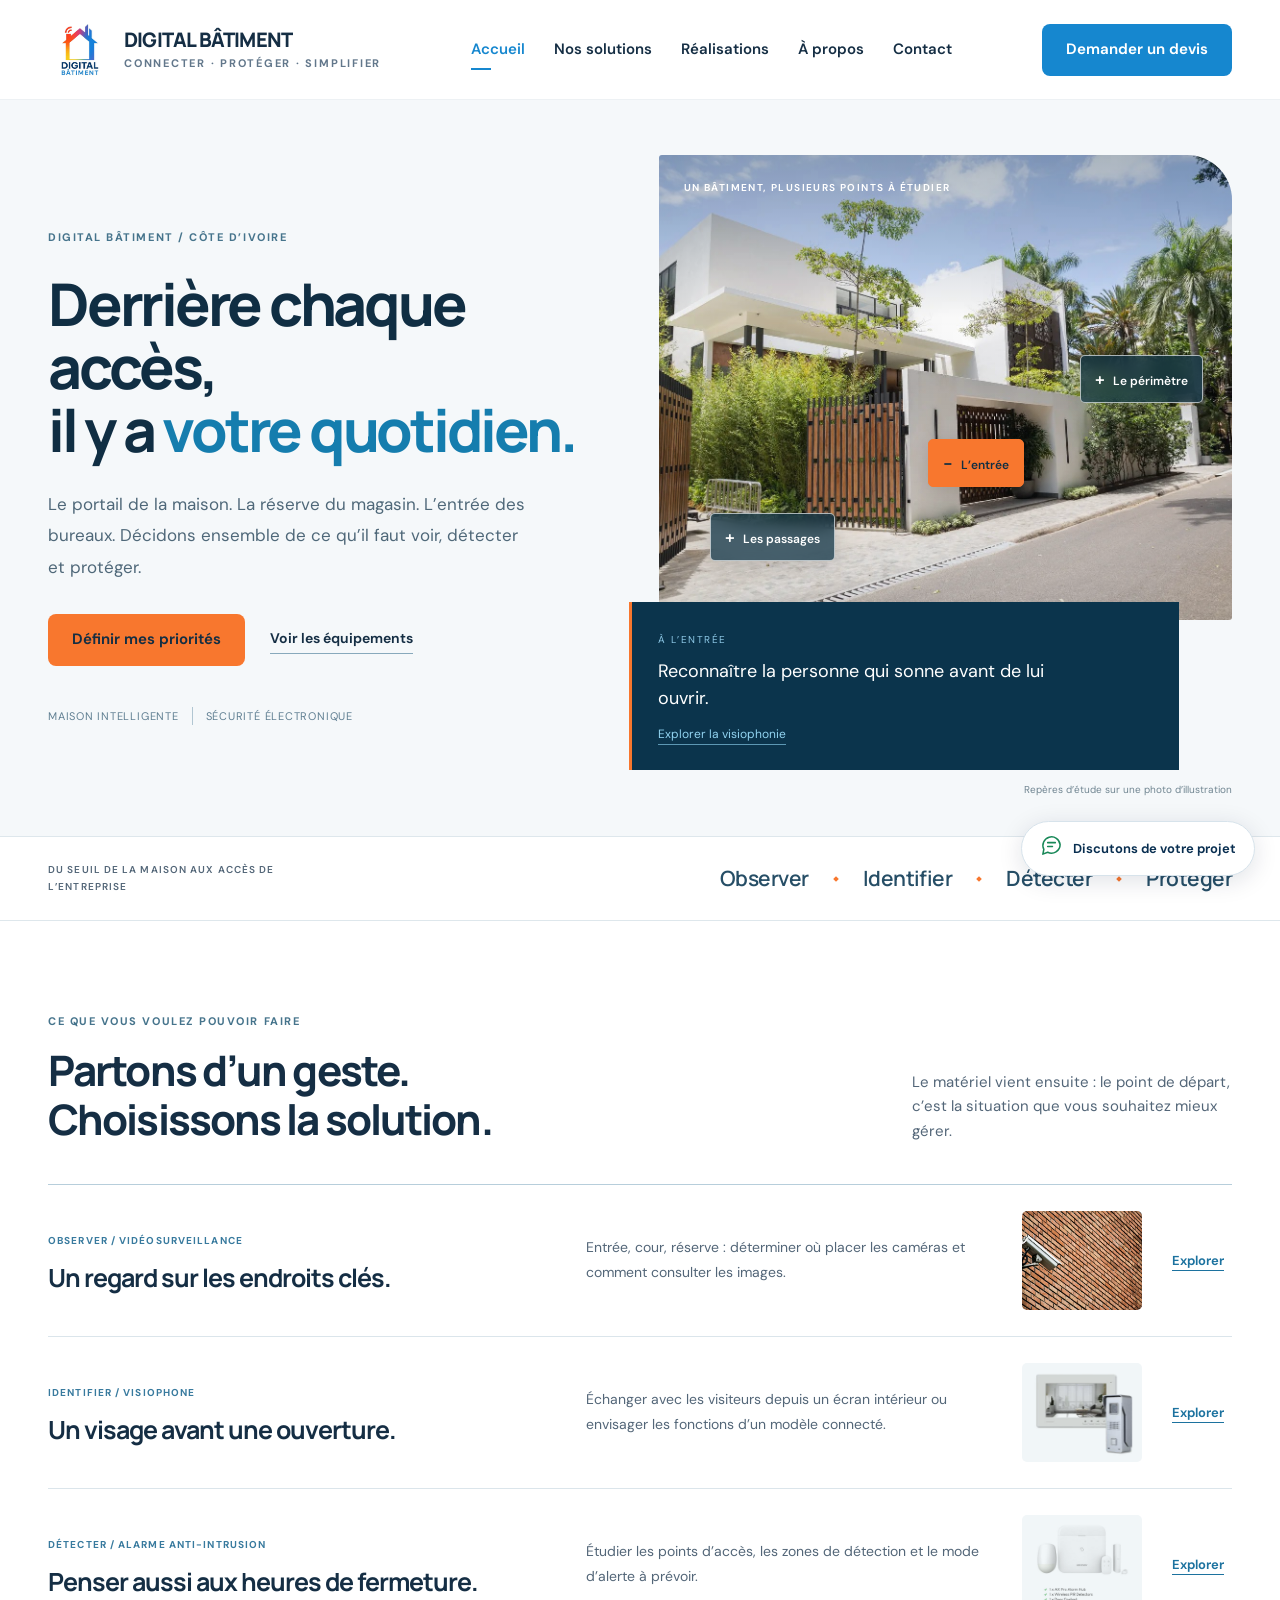
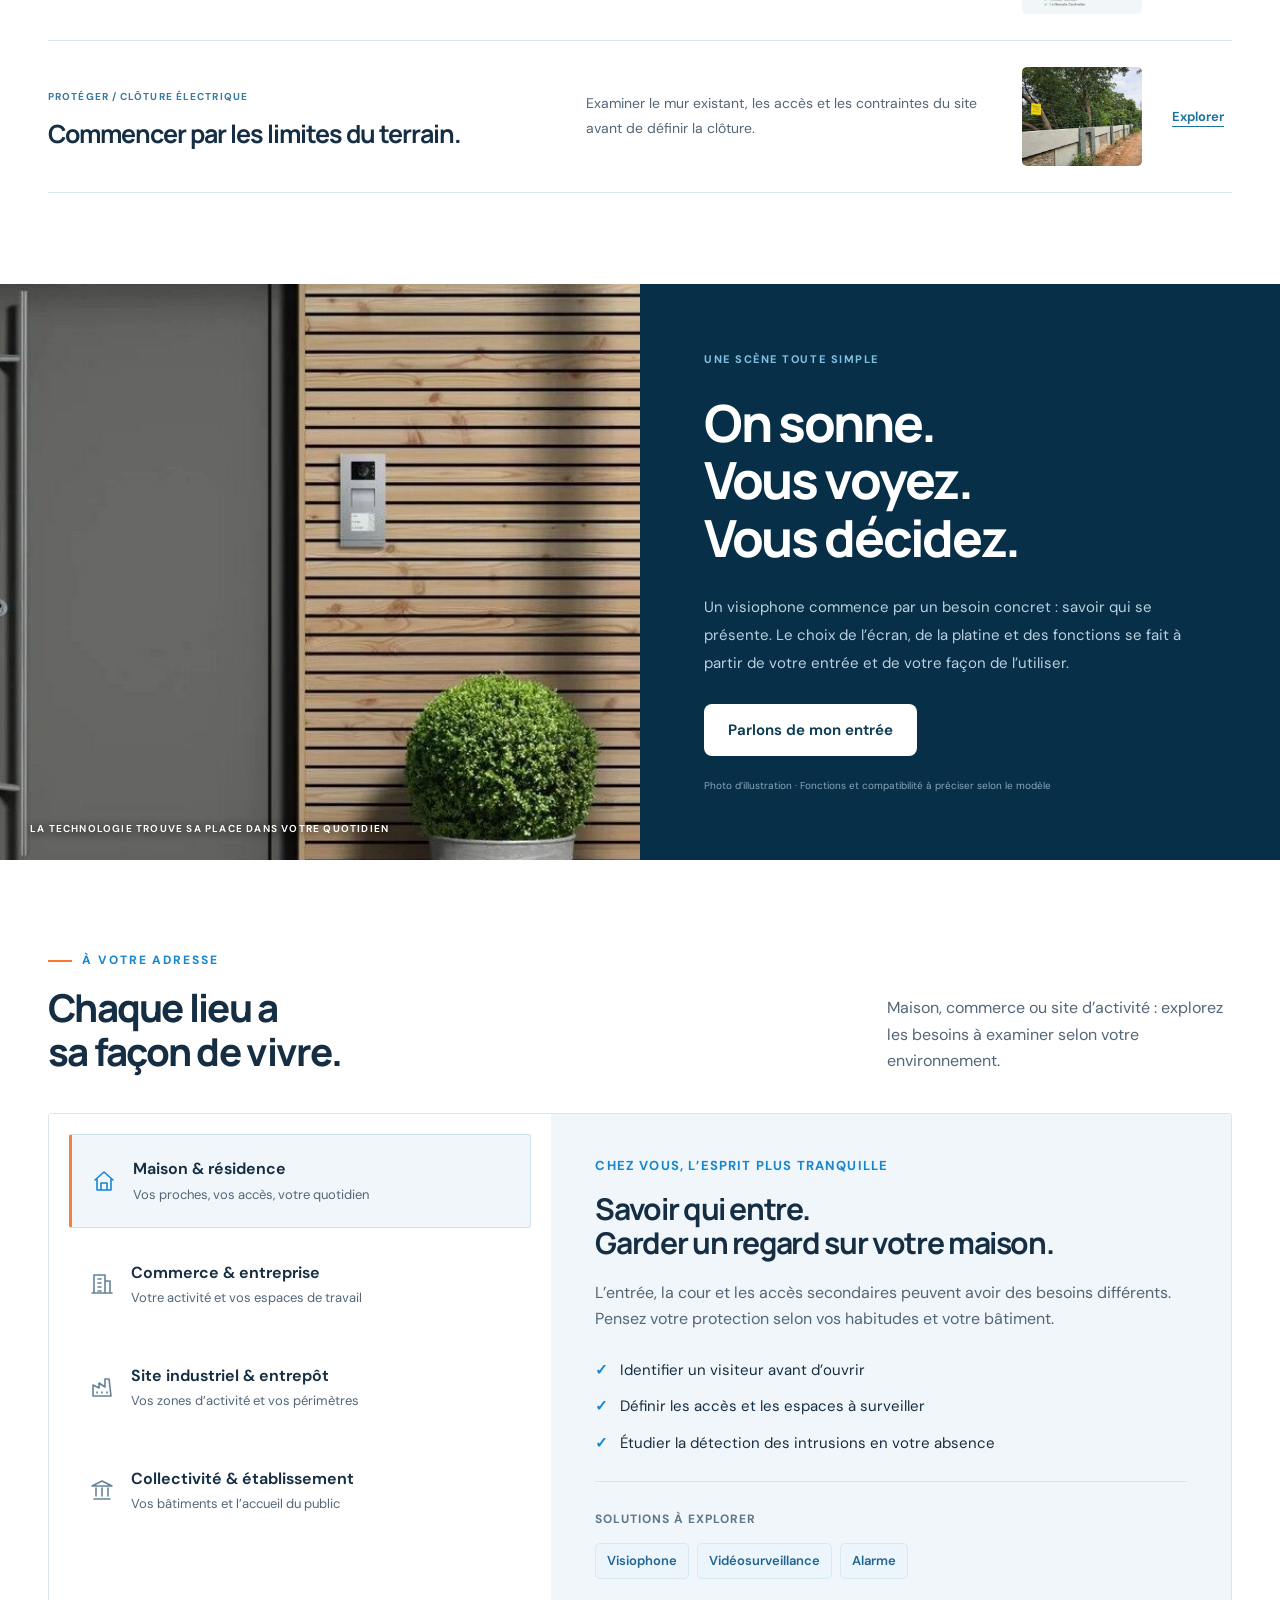
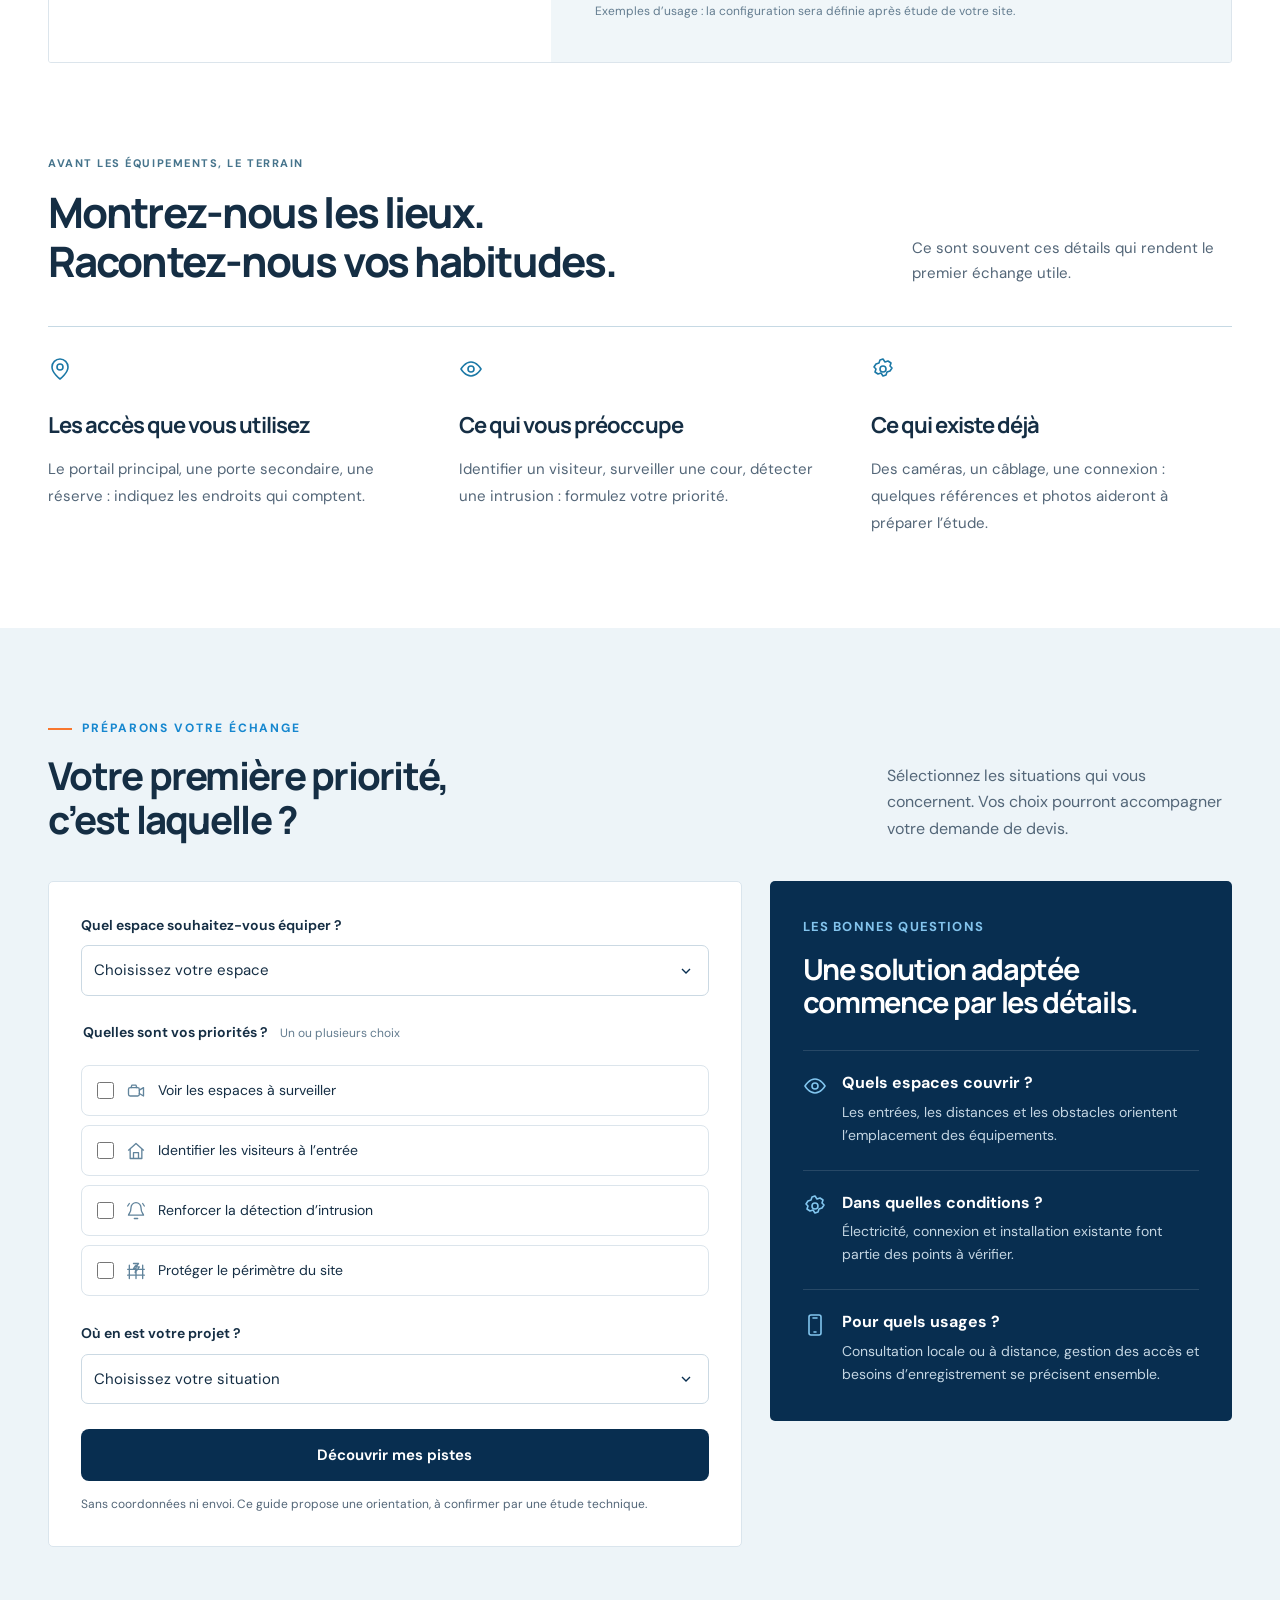
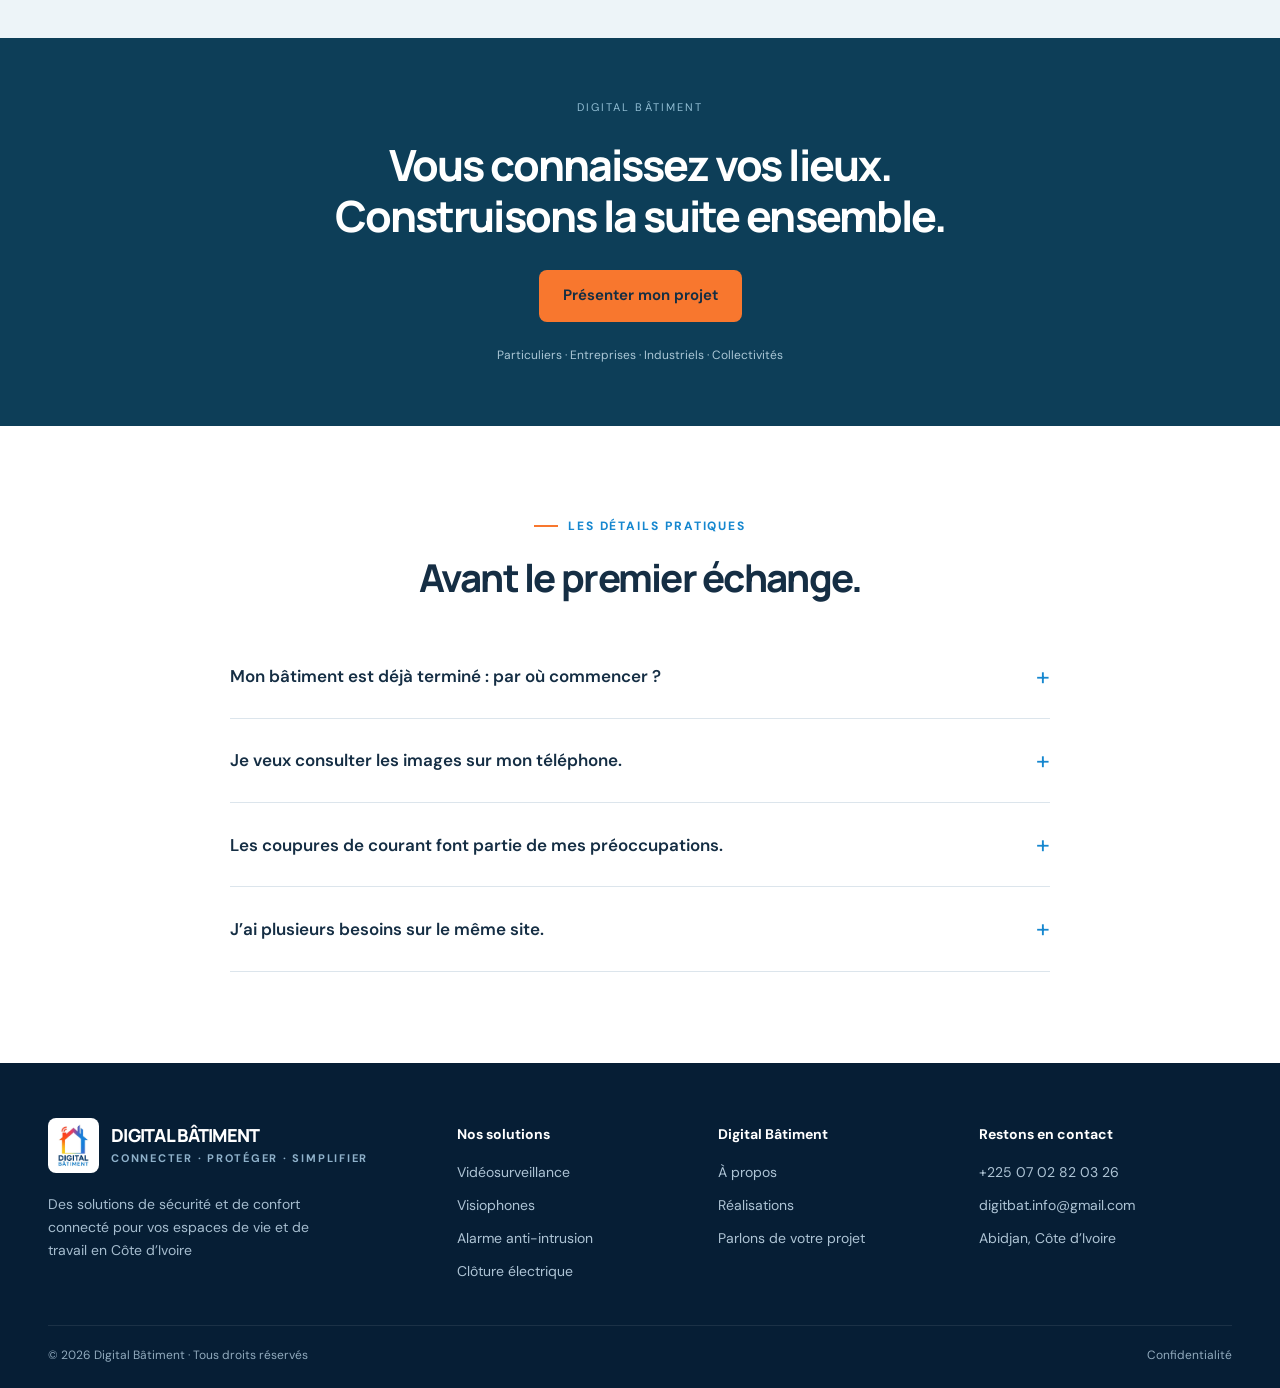
==== index.html @ 9451ad91 "Ajout du site complet Digital Bâtiment" ====
<!doctype html><html lang="fr"><head><meta charset="UTF-8"><meta name="viewport" content="width=device-width,initial-scale=1"><meta name="theme-color" content="#082e50"><meta name="robots" content="noindex,nofollow"><title>Sécurité & maison connectée en Côte d’Ivoire | Digital Bâtiment</title><meta name="description" content="Sécurité connectée en Côte d’Ivoire : vidéosurveillance, visiophones, alarmes anti-intrusion et clôtures électriques. Présentez-nous votre projet."><link rel="icon" href="assets/logo.jpeg"><link rel="stylesheet" href="styles.css"><script defer src="app.js"></script></head><body><header class="header"><div class="wrap header-inner"><a class="brand" href="index.html" aria-label="Digital Bâtiment, accueil"><img src="assets/logo.jpeg" width="64" height="68" alt="Logo Digital Bâtiment"><span><strong>DIGITAL BÂTIMENT</strong><small>CONNECTER · PROTÉGER · SIMPLIFIER</small></span></a><nav class="nav" aria-label="Navigation principale"><a href="index.html" class="active" aria-current="page">Accueil</a><a href="solutions.html" class="" >Nos solutions</a><a href="realisations.html" class="" >Réalisations</a><a href="a-propos.html" class="" >À propos</a><a href="contact.html" class="" >Contact</a></nav><a class="btn header-cta" href="contact.html">Demander un devis</a><button class="menu-toggle" aria-label="Ouvrir le menu" aria-expanded="false"><span data-icon="menu"></span></button></div></header><main id="main"><div class="db-original">
<section class="threshold-hero"><div class="wrap threshold-grid"><div class="threshold-copy"><p class="threshold-kicker">DIGITAL BÂTIMENT / CÔTE D’IVOIRE</p><h1>Derrière chaque accès,<br>il y a <em>votre quotidien.</em></h1><p class="threshold-intro">Le portail de la maison. La réserve du magasin. L’entrée des bureaux. Décidons ensemble de ce qu’il faut voir, détecter et protéger.</p><div class="actions"><a class="btn orange" href="#guide-solutions">Définir mes priorités</a><a class="threshold-link" href="solutions.html">Voir les équipements</a></div><div class="threshold-signature"><span>Maison intelligente</span><span>Sécurité électronique</span></div></div><div class="threshold-scene"><div class="threshold-photo"><img src="assets/residence-tropicale.jpg" alt="Entrée d’une résidence tropicale avec portail et mur de clôture — photo d’illustration" width="1450" height="967" fetchpriority="high"><span class="scene-overline">UN BÂTIMENT, PLUSIEURS POINTS À ÉTUDIER</span><div class="scene-points" role="group" aria-label="Explorer les zones du bâtiment"><button type="button" class="scene-point point-entry selected" data-scene="entree" aria-pressed="true">L’entrée</button><button type="button" class="scene-point point-passage" data-scene="passages" aria-pressed="false">Les passages</button><button type="button" class="scene-point point-boundary" data-scene="perimetre" aria-pressed="false">Le périmètre</button></div></div><div class="scene-reading" aria-live="polite"><span class="scene-reading-label">À L’ENTRÉE</span><p id="scene-text">Reconnaître la personne qui sonne avant de lui ouvrir.</p><a id="scene-link" href="solutions.html#visiophone">Explorer la visiophonie</a></div><p class="scene-credit">Repères d’étude sur une photo d’illustration</p></div></div></section>
<section class="threshold-ribbon"><div class="wrap"><p>DU SEUIL DE LA MAISON AUX ACCÈS DE L’ENTREPRISE</p><div><span>Observer</span><i></i><span>Identifier</span><i></i><span>Détecter</span><i></i><span>Protéger</span></div></div></section>
<section class="section"><div class="wrap"><div class="threshold-section-head"><div><span class="threshold-kicker">CE QUE VOUS VOULEZ POUVOIR FAIRE</span><h2>Partons d’un geste.<br>Choisissons la solution.</h2></div><p>Le matériel vient ensuite : le point de départ, c’est la situation que vous souhaitez mieux gérer.</p></div><div class="solution-ledger"><a class="ledger-row" href="solutions.html#videosurveillance"><div class="ledger-title"><small>OBSERVER / VIDÉOSURVEILLANCE</small><h3>Un regard sur les endroits clés.</h3></div><p>Entrée, cour, réserve : déterminer où placer les caméras et comment consulter les images.</p><div class="ledger-image"><img src="assets/camera-exterieure.jpg" alt="Caméra extérieure fixée sur un mur" width="1100" height="733" loading="lazy"></div><span class="ledger-action">Explorer</span></a><a class="ledger-row" href="solutions.html#visiophone"><div class="ledger-title"><small>IDENTIFIER / VISIOPHONE</small><h3>Un visage avant une ouverture.</h3></div><p>Échanger avec les visiteurs depuis un écran intérieur ou envisager les fonctions d’un modèle connecté.</p><div class="ledger-image product"><img src="assets/interphone.jpeg" alt="Visiophone avec écran et platine de rue" width="480" height="480" loading="lazy"></div><span class="ledger-action">Explorer</span></a><a class="ledger-row" href="solutions.html#alarme"><div class="ledger-title"><small>DÉTECTER / ALARME ANTI-INTRUSION</small><h3>Penser aussi aux heures de fermeture.</h3></div><p>Étudier les points d’accès, les zones de détection et le mode d’alerte à prévoir.</p><div class="ledger-image product"><img src="assets/alarme-kit.jpg" alt="Centrale d’alarme et détecteurs" width="1000" height="1000" loading="lazy"></div><span class="ledger-action">Explorer</span></a><a class="ledger-row" href="solutions.html#cloture"><div class="ledger-title"><small>PROTÉGER / CLÔTURE ÉLECTRIQUE</small><h3>Commencer par les limites du terrain.</h3></div><p>Examiner le mur existant, les accès et les contraintes du site avant de définir la clôture.</p><div class="ledger-image"><img src="assets/cloture-perimetre.jpg" alt="Clôture électrique sur un mur de périmètre" width="900" height="600" loading="lazy"></div><span class="ledger-action">Explorer</span></a></div></div></section>
<section class="arrival-story"><div class="arrival-photo"><img src="assets/entree-bois.jpg" alt="Visiophone monté à côté d’une porte d’entrée, sur un parement en bois — photo d’illustration" width="967" height="544" loading="lazy"><span>LA TECHNOLOGIE TROUVE SA PLACE DANS VOTRE QUOTIDIEN</span></div><div class="arrival-copy"><span class="threshold-kicker">UNE SCÈNE TOUTE SIMPLE</span><h2>On sonne.<br>Vous voyez.<br>Vous décidez.</h2><p>Un visiophone commence par un besoin concret : savoir qui se présente. Le choix de l’écran, de la platine et des fonctions se fait à partir de votre entrée et de votre façon de l’utiliser.</p><a href="contact.html?solution=visiophone" class="btn dark">Parlons de mon entrée</a><p class="arrival-fine">Photo d’illustration · Fonctions et compatibilité à préciser selon le modèle</p></div></section>
<section class="section use-section" aria-labelledby="use-title"><div class="wrap"><div class="section-head"><div><div class="eyebrow">À votre adresse</div><h2 id="use-title">Chaque lieu a<br>sa façon de vivre.</h2></div><p>Maison, commerce ou site d’activité : explorez les besoins à examiner selon votre environnement.</p></div><div class="use-layout"><div class="use-nav" role="tablist" aria-label="Votre environnement"><button id="use-maison" class="use-tab selected" role="tab" aria-selected="true" aria-controls="use-panel" tabindex="0" data-use="maison"><span data-icon="home"></span><span>Maison & résidence<small>Vos proches, vos accès, votre quotidien</small></span></button><button id="use-entreprise" class="use-tab" role="tab" aria-selected="false" aria-controls="use-panel" tabindex="-1" data-use="entreprise"><span data-icon="building"></span><span>Commerce & entreprise<small>Votre activité et vos espaces de travail</small></span></button><button id="use-industrie" class="use-tab" role="tab" aria-selected="false" aria-controls="use-panel" tabindex="-1" data-use="industrie"><span data-icon="factory"></span><span>Site industriel & entrepôt<small>Vos zones d’activité et vos périmètres</small></span></button><button id="use-collectivite" class="use-tab" role="tab" aria-selected="false" aria-controls="use-panel" tabindex="-1" data-use="collectivite"><span data-icon="public"></span><span>Collectivité & établissement<small>Vos bâtiments et l’accueil du public</small></span></button></div><div id="use-panel" class="use-panel" role="tabpanel" aria-labelledby="use-maison" tabindex="0"><div class="small-heading" id="use-kicker">Chez vous, l’esprit plus tranquille</div><h3 id="use-heading">Savoir qui entre.<br>Garder un regard sur votre maison.</h3><p id="use-description">L’entrée, la cour et les accès secondaires peuvent avoir des besoins différents. Pensez votre protection selon vos habitudes et votre bâtiment.</p><ul id="use-examples" class="use-examples"><li>Identifier un visiteur avant d’ouvrir</li><li>Définir les accès et les espaces à surveiller</li><li>Étudier la détection des intrusions en votre absence</li></ul><div class="use-suggestions"><span>Solutions à explorer</span><div id="use-links"><a href="solutions.html#visiophone">Visiophone</a><a href="solutions.html#videosurveillance">Vidéosurveillance</a><a href="solutions.html#alarme">Alarme</a></div></div><p class="use-disclaimer">Exemples d’usage : la configuration sera définie après étude de votre site.</p></div></div></div></section>

<section class="threshold-method section"><div class="wrap"><div class="threshold-section-head"><div><span class="threshold-kicker">AVANT LES ÉQUIPEMENTS, LE TERRAIN</span><h2>Montrez-nous les lieux.<br>Racontez-nous vos habitudes.</h2></div><p>Ce sont souvent ces détails qui rendent le premier échange utile.</p></div><div class="field-notes"><article><span data-icon="location"></span><h3>Les accès que vous utilisez</h3><p>Le portail principal, une porte secondaire, une réserve : indiquez les endroits qui comptent.</p></article><article><span data-icon="eye"></span><h3>Ce qui vous préoccupe</h3><p>Identifier un visiteur, surveiller une cour, détecter une intrusion : formulez votre priorité.</p></article><article><span data-icon="settings"></span><h3>Ce qui existe déjà</h3><p>Des caméras, un câblage, une connexion : quelques références et photos aideront à préparer l’étude.</p></article></div></div></section>
<section class="section guide-section pale" id="guide-solutions" aria-labelledby="guide-title"><div class="wrap"><div class="section-head"><div><div class="eyebrow">Préparons votre échange</div><h2 id="guide-title">Votre première priorité,<br>c’est laquelle ?</h2></div><p>Sélectionnez les situations qui vous concernent. Vos choix pourront accompagner votre demande de devis.</p></div><div class="guide-layout"><form id="solution-guide" class="guide-form"><div class="field"><label for="guide-site">Quel espace souhaitez-vous équiper ?</label><select id="guide-site" name="site" required><option value="">Choisissez votre espace</option><option value="maison">Maison / résidence</option><option value="entreprise">Commerce / bureaux</option><option value="industrie">Site industriel / entrepôt</option><option value="collectivite">Bâtiment collectif / établissement</option></select></div><fieldset class="guide-priorities"><legend>Quelles sont vos priorités ? <span>Un ou plusieurs choix</span></legend><label class="priority"><input type="checkbox" name="priorite" value="videosurveillance"><span data-icon="camera"></span><span>Voir les espaces à surveiller</span></label><label class="priority"><input type="checkbox" name="priorite" value="visiophone"><span data-icon="home"></span><span>Identifier les visiteurs à l’entrée</span></label><label class="priority"><input type="checkbox" name="priorite" value="alarme"><span data-icon="bell"></span><span>Renforcer la détection d’intrusion</span></label><label class="priority"><input type="checkbox" name="priorite" value="cloture"><span data-icon="fence"></span><span>Protéger le périmètre du site</span></label></fieldset><div class="field"><label for="guide-stage">Où en est votre projet ?</label><select id="guide-stage" name="etape" required><option value="">Choisissez votre situation</option><option>Bâtiment existant à équiper</option><option>Projet de construction</option><option>Installation existante à compléter</option></select></div><p id="guide-error" class="guide-error hidden" role="alert">Choisissez au moins une priorité pour afficher vos pistes.</p><button class="btn dark" type="submit">Découvrir mes pistes</button><p class="guide-fineprint">Sans coordonnées ni envoi. Ce guide propose une orientation, à confirmer par une étude technique.</p></form><aside class="guide-aside"><div class="small-heading">Les bonnes questions</div><h3>Une solution adaptée commence par les détails.</h3><div class="guide-question"><span data-icon="eye"></span><div><h4>Quels espaces couvrir ?</h4><p>Les entrées, les distances et les obstacles orientent l’emplacement des équipements.</p></div></div><div class="guide-question"><span data-icon="settings"></span><div><h4>Dans quelles conditions ?</h4><p>Électricité, connexion et installation existante font partie des points à vérifier.</p></div></div><div class="guide-question"><span data-icon="smartphone"></span><div><h4>Pour quels usages ?</h4><p>Consultation locale ou à distance, gestion des accès et besoins d’enregistrement se précisent ensemble.</p></div></div></aside></div><div id="guide-result" class="guide-result hidden" tabindex="-1" aria-labelledby="result-title"><div class="result-heading"><div><div class="eyebrow">Votre première orientation</div><h3 id="result-title">Des pistes pour votre projet</h3><p id="result-context"></p></div><button class="text-button" type="button" id="guide-edit">Modifier mes choix</button></div><div id="result-cards" class="result-cards"></div><div class="result-bottom"><p>Ces pistes ne constituent ni un devis ni une configuration définitive. Notre équipe précisera les équipements et les conditions d’installation avec vous.</p><a id="guide-contact" class="btn orange" href="contact.html">Discuter de ces solutions</a></div></div></div></section>

<section class="threshold-close"><div class="wrap"><p>DIGITAL BÂTIMENT</p><h2>Vous connaissez vos lieux.<br>Construisons la suite ensemble.</h2><a class="btn orange" href="contact.html">Présenter mon projet</a><span>Particuliers · Entreprises · Industriels · Collectivités</span></div></section>
<section class="section"><div class="wrap faq"><div class="eyebrow">Les détails pratiques</div><h2>Avant le premier échange.</h2><details><summary>Mon bâtiment est déjà terminé : par où commencer ?</summary><p>Repérez vos accès et les zones que vous souhaitez surveiller. Quelques photos et les références des équipements existants permettront de préparer l’étude du câblage et des possibilités d’installation.</p></details><details><summary>Je veux consulter les images sur mon téléphone.</summary><p>Précisez cette attente dès le départ. L’accès à distance dépend du matériel, de sa configuration et de la connexion disponible sur le site.</p></details><details><summary>Les coupures de courant font partie de mes préoccupations.</summary><p>Indiquez les équipements que vous souhaitez maintenir en fonctionnement et la durée souhaitée. L’alimentation de secours sera un point à étudier dans votre projet.</p></details><details><summary>J’ai plusieurs besoins sur le même site.</summary><p>Le guide ci-dessus permet de sélectionner plusieurs priorités. Vous pourrez reprendre cette sélection dans le formulaire de contact et la compléter avec les particularités de vos locaux.</p></details></div></section>
</div>
</main><footer class="footer"><div class="wrap"><div class="footer-grid"><div><a class="brand" href="index.html" aria-label="Digital Bâtiment, accueil"><img src="assets/logo.jpeg" width="64" height="68" alt="Logo Digital Bâtiment"><span><strong>DIGITAL BÂTIMENT</strong><small>CONNECTER · PROTÉGER · SIMPLIFIER</small></span></a><p>Des solutions de sécurité et de confort connecté pour vos espaces de vie et de travail en Côte d’Ivoire</p></div><div><h3>Nos solutions</h3><div class="footer-links"><a href="solutions.html#videosurveillance">Vidéosurveillance</a><a href="solutions.html#visiophone">Visiophones</a><a href="solutions.html#alarme">Alarme anti-intrusion</a><a href="solutions.html#cloture">Clôture électrique</a></div></div><div><h3>Digital Bâtiment</h3><div class="footer-links"><a href="a-propos.html">À propos</a><a href="realisations.html">Réalisations</a><a href="contact.html">Parlons de votre projet</a></div></div><div><h3>Restons en contact</h3><div class="footer-links"><a href="tel:+2250702820326">+225 07 02 82 03 26</a><a href="mailto:digitbat.info@gmail.com">digitbat.info@gmail.com</a><span>Abidjan, Côte d’Ivoire</span></div></div></div><div class="footer-bottom"><span>© 2026 Digital Bâtiment · Tous droits réservés</span><a href="confidentialite.html">Confidentialité</a></div></div></footer><a class="whatsapp" href="https://wa.me/2250702820326?text=Bonjour%20Digital%20B%C3%A2timent%2C%20je%20souhaite%20parler%20de%20mon%20projet." target="_blank" rel="noopener" aria-label="Discuter avec Digital Bâtiment sur WhatsApp"><span data-icon="message"></span><span>Discutons de votre projet</span></a></body></html>
---- styles.css ----
@import url('https://fonts.googleapis.com/css2?family=DM+Sans:wght@400;450;500;550;600;650;700&family=Manrope:wght@400;500;600;650;700;750;800&display=swap');
:root{--navy:#082e50;--deep:#061e35;--blue:#1687cf;--orange:#f8772e;--ink:#152e44;--muted:#536678;--line:#dce5ec;--pale:#f3f7fa;--white:#fff;--radius:20px}*{box-sizing:border-box}html{scroll-behavior:smooth;scroll-padding-top:110px}body{margin:0;color:var(--ink);font:16px/1.65 'DM Sans',Arial,sans-serif;background:#fff}h1,h2,h3,h4,p{margin:0}h1,h2,h3,h4{font-family:Manrope,Arial,sans-serif;line-height:1.15;letter-spacing:-.045em}h1{font-size:clamp(42px,4.5vw,68px);font-weight:750}h2{font-size:clamp(32px,3vw,46px);font-weight:750}h3{font-size:24px}p{color:var(--muted)}a{text-decoration:none;color:inherit}button,input,select,textarea{font:inherit}button,a,input,select,textarea{-webkit-tap-highlight-color:transparent}button{cursor:pointer}a:focus-visible,button:focus-visible,input:focus-visible,select:focus-visible,textarea:focus-visible{outline:3px solid #f8772e;outline-offset:4px}img{display:block;max-width:100%}svg{width:24px;height:24px;fill:none;stroke:currentColor;stroke-width:1.6;stroke-linecap:round;stroke-linejoin:round;flex-shrink:0}.wrap{width:min(1240px,calc(100% - 96px));margin:auto}.header{height:100px;background:white;border-bottom:1px solid #edf1f4;position:sticky;top:0;z-index:30}.header-inner{height:100%;display:flex;align-items:center;justify-content:space-between;gap:32px}.brand{display:flex;gap:12px;align-items:center;line-height:1.1;flex-shrink:0}.brand img{width:64px;height:68px;object-fit:cover;object-position:center}.brand strong{display:block;font-family:Manrope,Arial,sans-serif;font-size:20px;font-weight:800;letter-spacing:-.04em}.brand small{display:block;margin-top:6px;font-size:11px;letter-spacing:.16em;font-weight:700;color:#62778b}.nav{display:flex;gap:29px;align-items:center;font-size:15px;font-weight:600}.nav a{position:relative;padding:8px 0}.nav a.active{color:var(--blue)}.nav a.active:after{content:'';position:absolute;bottom:0;left:0;width:20px;height:2px;background:var(--blue)}.nav a:hover{color:var(--blue)}.btn{display:inline-flex;align-items:center;justify-content:center;gap:10px;border:1px solid transparent;background:var(--blue);color:#fff;padding:15px 23px;border-radius:8px;font-weight:650;line-height:1.3;transition:background .2s,transform .2s;min-height:52px;font-size:15px}.btn:hover{background:#0870b5;transform:translateY(-2px)}.btn.orange{background:var(--orange);color:#142e43}.btn.orange:hover{background:#ff965c}.btn.outline{border-color:#c3d1dd;background:transparent;color:var(--navy)}.btn.outline:hover{background:#eff5fa}.btn.white-outline{background:transparent;border-color:#668095;color:white}.btn.white-outline:hover{background:#ffffff10}.btn.dark{background:var(--navy)}.btn.small{padding:12px 18px;min-height:46px}.menu-toggle{display:none;border:0;background:var(--pale);padding:10px;border-radius:6px}.eyebrow{display:flex;align-items:center;gap:10px;text-transform:uppercase;font-size:12px;letter-spacing:.16em;font-weight:750;color:var(--blue);margin-bottom:20px}.eyebrow:before{content:'';width:24px;height:2px;background:var(--orange)}.hero{background:var(--deep);color:#fff;position:relative;overflow:hidden}.hero:before{content:'';position:absolute;inset:0;background:radial-gradient(ellipse at 40% 100%,#126a9d40,transparent 60%);pointer-events:none}.hero-grid{display:grid;grid-template-columns:1.03fr 1fr;gap:60px;align-items:center;min-height:652px;padding:62px 0 66px;position:relative}.hero .eyebrow{color:#8bc9f0}.hero h1 span{color:#78c3ee}.hero-copy>p{color:#c2d0dc;font-size:17px;line-height:1.8;max-width:490px;margin-top:25px}.actions{display:flex;gap:13px;flex-wrap:wrap;margin-top:31px}.hero-meta{margin-top:37px;display:flex;gap:24px;font-size:13px;color:#b4c7d8}.hero-meta span{display:flex;align-items:center;gap:8px}.hero-meta svg{width:17px;height:17px;color:#79bde8}.product-scene{height:495px;position:relative;display:flex;align-items:center;justify-content:center}.scene-core{position:absolute;inset:22px 4px 21px 28px;border-radius:28px;background:#f2f5f7;overflow:hidden;box-shadow:0 30px 90px #0003}.scene-core:after{content:'';position:absolute;inset:0;border:1px solid #fff9;border-radius:inherit;pointer-events:none}.scene-core img{position:absolute;width:95%;height:85%;object-fit:contain;left:1%;top:4%;mix-blend-mode:multiply}.scene-label{position:absolute;bottom:29px;left:28px;font-size:13px;letter-spacing:.03em;color:#657787}.scene-label strong{display:block;color:#193d59;font-size:21px;letter-spacing:-.02em}.floating-tag{position:absolute;left:-2px;top:0;z-index:2;background:white;color:var(--navy);padding:13px 19px;border-radius:12px;box-shadow:0 10px 40px #0002;display:flex;align-items:center;gap:12px;font-size:14px;line-height:1.4}.floating-tag svg{color:var(--blue);width:31px;height:31px}.floating-tag strong{display:block;font-size:14px}.floating-tag span{color:#6d7b88;font-size:12px}.mini-product{position:absolute;right:-16px;bottom:0;width:154px;height:194px;border-radius:18px;background:white;border:6px solid var(--deep);box-shadow:0 10px 40px #0003;padding:12px 13px 0;text-align:center}.mini-product img{height:133px;width:100%;object-fit:contain}.mini-product p{font-size:11px;color:var(--navy);font-weight:650}.audience-strip{background:#f4f7fa;border-bottom:1px solid var(--line)}.audience-inner{display:flex;justify-content:space-between;align-items:center;gap:30px;padding:27px 0;font-size:14px}.audience-inner>p{max-width:175px;line-height:1.5;font-size:13px}.audience-inner>span{display:flex;align-items:center;gap:11px;font-weight:600;color:#526a7f}.audience-inner svg{width:23px;height:23px;color:#627d92}.section{padding:91px 0}.section.pale{background:var(--pale)}.section-head{display:flex;justify-content:space-between;align-items:flex-end;gap:45px;margin-bottom:39px}.section-head h2{max-width:620px}.section-head p{max-width:345px;font-size:16px}.section-head .eyebrow{margin-bottom:15px}.section-head .text-link{white-space:nowrap}.text-link{color:var(--blue);font-weight:650;font-size:15px;border-bottom:1px solid #a7d2ee;padding-bottom:3px;display:inline-block}.solutions-grid{display:grid;grid-template-columns:repeat(4,1fr);gap:20px}.service-card{border:1px solid var(--line);border-radius:14px;overflow:hidden;transition:transform .2s,box-shadow .2s;background:white;display:flex;flex-direction:column}.service-card:hover{transform:translateY(-5px);box-shadow:0 20px 40px #082e5010}.service-picture{height:208px;background:#f6f8fa;position:relative;overflow:hidden;display:grid;place-items:center}.service-picture img{width:100%;height:100%;object-fit:contain;mix-blend-mode:multiply;padding:21px}.service-picture.camera img{width:220%;max-width:none;height:auto;position:absolute;left:-4%;top:-1%;padding:0}.service-picture .large-icon{width:95px;height:95px;stroke-width:1;position:relative;z-index:1;color:#176b9d}.service-picture.illustrated{background:linear-gradient(140deg,#e5f2fa,#f2f7fa)}.service-picture.illustrated:before,.service-picture.illustrated:after{content:'';position:absolute;border:1px solid #c9dfe9;width:170px;height:170px;border-radius:50%}.service-picture.illustrated:after{width:230px;height:230px}.service-content{padding:25px 22px 24px;display:flex;flex:1;flex-direction:column}.service-content h3{font-size:21px;letter-spacing:-.035em}.service-content p{font-size:15px;margin:13px 0 21px;line-height:1.7}.service-content .text-link{margin-top:auto;align-self:flex-start;font-size:14px}.split{display:grid;grid-template-columns:1fr 1fr;gap:82px;align-items:center}.feature-visual{min-height:445px;background:#eaf2f7;border-radius:22px;display:flex;align-items:center;justify-content:center;position:relative;overflow:hidden}.feature-visual>img{width:88%;mix-blend-mode:multiply}.visual-note{position:absolute;left:25px;bottom:25px;right:25px;background:#fff;padding:17px 20px;display:flex;gap:13px;border-radius:10px;align-items:center;box-shadow:0 6px 25px #082e5010}.visual-note svg{color:var(--blue)}.visual-note strong{font-size:14px}.visual-note p{font-size:12px}.split-copy h2{margin-bottom:20px}.split-copy>p{margin-bottom:28px}.feature-list{display:grid;gap:23px;margin-bottom:32px}.feature{display:flex;gap:15px}.icon-box{width:43px;height:43px;flex-shrink:0;background:#e8f3fb;color:var(--blue);border-radius:10px;display:grid;place-items:center}.feature h3{font-family:'DM Sans',Arial,sans-serif;font-size:17px;letter-spacing:0;line-height:1.4}.feature p{font-size:15px;margin-top:4px}.process-grid{display:grid;grid-template-columns:repeat(4,1fr);gap:30px;margin-top:45px}.process-item{border-top:1px solid #c7d9e5;padding-top:25px}.process-item svg{width:29px;height:29px;color:var(--blue);margin-bottom:20px}.process-item h3{font-size:19px;margin-bottom:12px}.process-item p{font-size:15px}.cta-section{padding:0 0 90px}.cta-block{background:var(--navy);border-radius:20px;padding:49px 57px;display:flex;justify-content:space-between;align-items:center;gap:38px;position:relative;overflow:hidden;color:white}.cta-block:after{content:'';position:absolute;width:300px;height:300px;right:150px;top:-80px;border:1px solid #ffffff10;border-radius:50%;pointer-events:none}.cta-block h2{font-size:36px;max-width:680px}.cta-block p{color:#c0d4e4;margin-top:12px;max-width:620px}.cta-block .btn{flex-shrink:0;position:relative;z-index:1}.faq{max-width:820px;margin:0 auto}.faq .eyebrow{justify-content:center}.faq h2{text-align:center;margin-bottom:34px}details{border-bottom:1px solid var(--line);padding:21px 0}summary{cursor:pointer;list-style:none;display:flex;justify-content:space-between;align-items:center;gap:15px;font-weight:600;font-size:17px}summary:after{content:'+';font-size:25px;font-weight:400;color:var(--blue)}details[open] summary:after{content:'−'}details p{padding-top:15px;font-size:15px}.footer{background:#061e35;color:white;padding:55px 0 22px}.footer-grid{display:grid;grid-template-columns:1.7fr 1fr 1fr 1.2fr;gap:50px;padding-bottom:42px}.footer .brand{margin-bottom:20px}.footer .brand img{width:51px;height:55px;background:white;border-radius:8px}.footer .brand strong{font-size:18px}.footer .brand small{color:#8fb1ca}.footer p{color:#a6bdcf;font-size:14px;max-width:280px}.footer h3{font-family:'DM Sans',Arial,sans-serif;letter-spacing:0;font-size:14px;margin:8px 0 19px;color:white}.footer-links{display:flex;flex-direction:column;gap:10px;font-size:14px;color:#aec4d5}.footer-links a:hover{color:white}.footer-bottom{border-top:1px solid #ffffff15;padding-top:20px;display:flex;justify-content:space-between;gap:20px;color:#91aabd;font-size:12px}.whatsapp{position:fixed;right:25px;bottom:24px;z-index:35;background:#fff;color:var(--navy);border:1px solid #d7e3eb;border-radius:100px;display:flex;gap:10px;align-items:center;padding:12px 18px;box-shadow:0 5px 25px #071b3520;font-size:13px;font-weight:650}.whatsapp svg{color:#178757;width:23px;height:23px}.page-hero{background:var(--pale);padding:61px 0 67px;border-bottom:1px solid #e4ecf2}.breadcrumb{font-size:13px;color:#667b8d;margin-bottom:31px}.breadcrumb a{color:var(--blue)}.page-hero h1{font-size:clamp(38px,4vw,58px);max-width:850px}.page-hero>div>p{max-width:690px;font-size:18px;margin-top:23px}.page-hero .eyebrow{margin-bottom:17px}.tabs{display:flex;gap:10px;flex-wrap:wrap;margin-bottom:36px}.tab{border:1px solid var(--line);background:#fff;padding:10px 20px;border-radius:7px;font-size:14px;font-weight:600;color:var(--muted)}.tab.active{background:var(--navy);border-color:var(--navy);color:#fff}.solution-detail{scroll-margin-top:125px;border:1px solid var(--line);border-radius:18px;overflow:hidden;margin-bottom:32px;display:grid;grid-template-columns:.85fr 1.15fr}.detail-image{background:#f3f7fa;min-height:360px;display:grid;place-items:center;position:relative;overflow:hidden}.detail-image img{width:90%;height:320px;object-fit:contain;mix-blend-mode:multiply}.detail-image .large-icon{width:135px;height:135px;color:#1879b4;stroke-width:1}.detail-image:has(.large-icon){background:radial-gradient(circle,#deedf7,#f2f7fa)}.detail-copy{padding:43px 44px}.detail-copy h2{font-size:31px;margin-bottom:17px}.detail-copy p{font-size:16px}.tags{display:flex;gap:8px;flex-wrap:wrap;margin:23px 0}.tags span{font-size:12px;background:#eef4f8;color:#46677e;padding:6px 10px;border-radius:5px}.note{font-size:13px!important;color:#657e91;margin:17px 0 22px}.hidden{display:none!important}.center{text-align:center}.center p{max-width:660px;margin:22px auto 0}.center .eyebrow{justify-content:center}.about-brand{background:var(--pale);border-radius:20px;min-height:430px;display:grid;place-items:center}.about-brand img{width:280px;mix-blend-mode:multiply}.values-grid{display:grid;grid-template-columns:repeat(3,1fr);gap:25px;margin-top:40px}.value{border:1px solid var(--line);border-radius:14px;padding:32px}.value h3{font-size:22px;margin:21px 0 15px}.value p{font-size:15px}.project-empty{display:grid;grid-template-columns:1fr 1fr;gap:65px;align-items:center}.project-empty h2{margin-bottom:24px}.project-empty p{margin-bottom:20px}.project-categories{display:flex;gap:10px;flex-wrap:wrap;margin:25px 0}.project-categories span{border:1px solid var(--line);border-radius:6px;padding:8px 13px;font-size:13px}.contact-layout{display:grid;grid-template-columns:.7fr 1.3fr;gap:75px}.contact-aside h2{font-size:30px;margin-bottom:19px}.contact-item{display:flex;gap:17px;margin-top:30px}.contact-item h3{font-size:16px;letter-spacing:0;font-family:'DM Sans',Arial,sans-serif;margin-bottom:7px}.contact-item p,.contact-item a{font-size:15px}.contact-panel{background:#f2f7fa;border-radius:15px;padding:26px;margin-top:35px}.contact-panel h3{font-size:18px;margin-bottom:12px}.contact-panel p{font-size:14px}.form-card{border:1px solid var(--line);padding:35px;border-radius:18px;background:#fff;box-shadow:0 15px 55px #082e5006}.form-card h2{font-size:29px;margin-bottom:12px}.form-card>p{font-size:15px;margin-bottom:28px}.form-grid{display:grid;grid-template-columns:1fr 1fr;gap:22px 20px}.field.full{grid-column:1/-1}.field label,.field legend{display:block;font-size:14px;font-weight:650;margin-bottom:8px}.field input,.field select,.field textarea{width:100%;border:1px solid #cbd9e3;border-radius:7px;background:#fff;padding:12px;color:var(--ink);font-size:15px;min-height:48px}.field textarea{resize:vertical}.field select{appearance:none;background-image:url("data:image/svg+xml,%3Csvg xmlns='http://www.w3.org/2000/svg' width='16' height='16' viewBox='0 0 24 24' fill='none' stroke='%23082e50' stroke-width='2'%3E%3Cpath d='m6 9 6 6 6-6'/%3E%3C/svg%3E");background-repeat:no-repeat;background-position:right 14px center;padding-right:40px}.form-card .btn{margin-top:24px;width:100%}.form-caption{font-size:12px!important;color:#697f90;margin-top:14px}.form-success{background:#edf7f2;border:1px solid #b1d8c2;border-radius:10px;padding:23px;margin-top:20px}.form-success h3{font-size:21px;margin-bottom:12px}.form-success p{font-size:14px}.form-success pre{font:14px/1.65 'DM Sans',Arial,sans-serif;white-space:pre-wrap;color:#365c49}.form-success .btn{margin-top:15px}.mobile-only{display:none}.small-heading{font-size:13px;letter-spacing:.09em;text-transform:uppercase;color:var(--blue);font-weight:700;margin-bottom:15px}.assistance-bar{display:flex;gap:13px;align-items:center;padding:19px 23px;background:#edf5fb;border-radius:10px;margin-top:27px;font-size:14px;color:#355d7c}.assistance-bar svg{color:var(--blue)}
@media(min-width:1500px){.hero-grid{min-height:720px}.product-scene{height:535px}}
@media(max-width:1100px){.wrap{width:calc(100% - 56px)}.nav{gap:18px;font-size:13px}.brand strong{font-size:17px}.brand small{font-size:9px}.header-inner{gap:20px}.header .btn{font-size:13px;padding:12px 15px}.hero-grid{gap:32px}.hero h1{font-size:51px}.product-scene{height:440px}.solutions-grid{gap:13px}.service-content{padding:22px 17px}.service-content h3{font-size:19px}.split{gap:45px}.footer-grid{gap:27px}.contact-layout{gap:40px}.mini-product{right:-8px}}
@media(max-width:800px){.wrap{width:calc(100% - 40px)}.header{height:80px}.brand img{width:48px;height:52px}.brand strong{font-size:17px}.brand small{font-size:9px}.menu-toggle{display:flex}.header-inner{gap:12px}.header .header-cta{margin-left:auto}.header .btn{padding:11px 13px;font-size:12px;min-height:41px}.nav{display:none;position:absolute;top:80px;left:0;right:0;background:white;box-shadow:0 20px 25px #082e5010;padding:20px 25px;flex-direction:column;gap:15px;align-items:stretch;font-size:16px}.nav.open{display:flex}.hero-grid{grid-template-columns:1fr;gap:30px;padding:44px 0 40px}.hero h1{font-size:clamp(40px,8vw,64px);max-width:650px}.hero-copy>p{max-width:600px}.hero-meta{margin-top:25px}.product-scene{height:400px;width:100%;max-width:550px;margin:auto}.scene-core{inset:18px 12px 10px 12px}.floating-tag{left:0}.mini-product{right:0;width:137px;height:165px}.mini-product img{height:104px}.audience-inner{flex-wrap:wrap;justify-content:flex-start;gap:21px 30px;padding:23px 0}.audience-inner>p{width:100%;max-width:none}.audience-inner>span{font-size:13px}.audience-inner svg{width:19px}.section{padding:60px 0}.section-head{align-items:flex-start;gap:20px;flex-direction:column;margin-bottom:30px}.section-head p{max-width:600px}.solutions-grid{grid-template-columns:1fr 1fr;gap:18px}.service-picture{height:210px}.split{grid-template-columns:1fr;gap:35px}.feature-visual{min-height:390px}.split-copy h2{max-width:600px}.process-grid{grid-template-columns:1fr 1fr;gap:30px}.cta-section{padding-bottom:55px}.cta-block{padding:34px;flex-direction:column;align-items:flex-start;gap:25px}.cta-block h2{font-size:31px}.footer-grid{grid-template-columns:1.3fr 1fr;gap:35px}.footer-bottom{flex-direction:column;gap:7px}.solution-detail{grid-template-columns:1fr}.detail-image{min-height:270px}.detail-image img{height:260px}.detail-copy{padding:30px}.values-grid{grid-template-columns:1fr}.contact-layout{grid-template-columns:1fr;gap:40px}.contact-aside{display:grid;grid-template-columns:1fr 1fr;column-gap:20px}.contact-aside>h2,.contact-aside>p,.contact-panel{grid-column:1/-1}.contact-panel{margin-top:25px}.project-empty{grid-template-columns:1fr;gap:30px}.page-hero{padding:38px 0 45px}.page-hero>div>p{font-size:16px}.breadcrumb{margin-bottom:25px}.whatsapp{padding:12px;right:16px;bottom:16px}.whatsapp span{display:none}}
@media(max-width:480px){.wrap{width:calc(100% - 36px)}.hero h1{font-size:42px}.hero .eyebrow{font-size:10px;letter-spacing:.13em}.hero-copy>p{font-size:16px}.hero .actions .btn{font-size:13px;padding:14px 16px}.hero-meta{gap:16px;font-size:11px}.hero-meta svg{width:15px}.product-scene{height:325px}.floating-tag{padding:10px 12px}.floating-tag svg{width:24px}.floating-tag strong{font-size:12px}.floating-tag span{font-size:10px}.scene-label{left:20px;bottom:25px;font-size:11px}.scene-label strong{font-size:17px}.mini-product{width:110px;height:142px;border-width:4px;padding:10px}.mini-product img{height:91px}.mini-product p{font-size:9px}.solutions-grid{grid-template-columns:1fr}.service-card{display:grid;grid-template-columns:125px 1fr}.service-picture{height:auto;min-height:220px}.service-picture img{padding:7px}.service-picture.camera img{width:350%;left:-10%;top:20px}.service-picture .large-icon{width:66px;height:66px}.service-content{padding:23px 18px}.service-content p{font-size:14px;margin:11px 0 17px}.service-content h3{font-size:20px}.audience-inner{gap:17px 25px}.audience-inner>span{width:calc(50% - 13px);gap:9px;font-size:12px}.feature-visual{min-height:310px}.visual-note{left:15px;bottom:15px;right:15px;padding:13px}.visual-note strong{font-size:12px}.visual-note p{font-size:10px}.process-grid{gap:25px 20px}.process-item h3{font-size:18px}.process-item p{font-size:14px}.cta-block{padding:30px 25px}.cta-block h2{font-size:29px}.footer-grid{grid-template-columns:1fr 1fr;gap:30px 20px}.footer-grid>div:first-child{grid-column:1/-1}.footer-grid>div:last-child{grid-column:1/-1}.footer .brand img{width:48px;height:51px}.form-card{padding:24px 20px}.form-grid{grid-template-columns:1fr;gap:18px}.contact-aside{grid-template-columns:1fr}.contact-aside>h2,.contact-aside>p,.contact-panel{grid-column:auto}.tabs{gap:8px}.tab{font-size:12px;padding:9px 12px}.detail-copy{padding:27px 23px}.detail-copy h2{font-size:28px}.page-hero h1{font-size:38px}.about-brand{min-height:330px}.about-brand img{width:220px}.header .brand small{display:none}.header .brand strong{font-size:15px}.header .brand{gap:5px}.header .brand img{width:44px;height:48px}.header .header-cta{font-size:11px;padding:10px}.header-inner{gap:9px}.menu-toggle{padding:8px}}
@media(prefers-reduced-motion:reduce){html{scroll-behavior:auto}*,*:before,*:after{transition:none!important;animation:none!important}}
/* Accueil : usages et aide au choix */
.use-layout{display:grid;grid-template-columns:.85fr 1.15fr;border:1px solid var(--line);border-radius:18px;overflow:hidden}.use-nav{background:#f4f8fb;padding:20px;display:flex;flex-direction:column;gap:10px}.use-tab{display:flex;align-items:center;gap:17px;text-align:left;background:transparent;color:var(--ink);border:1px solid transparent;border-radius:10px;padding:22px 20px;font-weight:650;line-height:1.45;font-size:16px}.use-tab>span:first-child{color:#648298;display:flex}.use-tab small{display:block;font-weight:400;font-size:13px;color:var(--muted);margin-top:5px}.use-tab.selected{background:white;border-color:#cce0ee;box-shadow:0 5px 18px #173f5907}.use-tab.selected>span:first-child{color:var(--blue)}.use-tab:hover{background:white}.use-panel{padding:41px 44px}.use-panel h3{font-size:30px;margin-bottom:19px}.use-panel>p{font-size:16px}.use-examples{list-style:none;padding:0;margin:25px 0;display:grid;gap:12px;font-size:15px}.use-examples li{position:relative;padding-left:25px}.use-examples li:before{content:'✓';position:absolute;left:0;color:var(--blue);font-weight:700}.use-suggestions{padding-top:23px;border-top:1px solid var(--line)}.use-suggestions>span{font-size:12px;text-transform:uppercase;font-weight:700;letter-spacing:.08em;color:#5d778b}.use-suggestions>div{display:flex;gap:8px;flex-wrap:wrap;margin-top:12px}.use-suggestions a{background:#ecf5fb;border:1px solid #d7e9f4;border-radius:5px;padding:6px 11px;font-size:13px;font-weight:600;color:#206593}.use-suggestions a:hover{background:#dbeef9}.use-disclaimer{font-size:12px!important;line-height:1.6;margin-top:23px;color:#647d90}.guide-layout{display:grid;grid-template-columns:1.2fr .8fr;gap:28px;align-items:start}.guide-form{background:white;border:1px solid #dae5ed;border-radius:16px;padding:32px}.guide-form .field{margin-bottom:25px}.guide-priorities{margin:0 0 26px;padding:0;border:0}.guide-priorities legend{font-size:14px;font-weight:650;margin-bottom:12px}.guide-priorities legend>span{font-size:12px;color:#637c8f;font-weight:400;margin-left:9px}.priority{display:flex;gap:12px;align-items:center;padding:13px 15px;border:1px solid var(--line);border-radius:8px;margin-top:9px;cursor:pointer;font-size:14px}.priority:has(input:checked){border-color:var(--blue);background:#edf6fc}.priority input{width:17px;height:17px;accent-color:var(--blue);margin:0;flex-shrink:0}.priority [data-icon]{display:flex;color:#61849c}.priority svg{width:20px;height:20px}.guide-form>.btn{width:100%}.guide-fineprint{font-size:12px;line-height:1.6;margin-top:14px}.guide-aside{background:var(--navy);color:white;padding:35px 33px;border-radius:16px}.guide-aside .small-heading{color:#83c4ed}.guide-aside>h3{font-size:29px;margin-bottom:31px}.guide-question{display:flex;gap:15px;border-top:1px solid #ffffff20;padding-top:23px;margin-top:23px}.guide-question>[data-icon]{color:#82c6ef}.guide-question h4{font-family:'DM Sans',Arial,sans-serif;font-size:16px;letter-spacing:0;margin-bottom:8px}.guide-question p{font-size:14px;color:#c4d6e3}.guide-error{color:#a33426;background:#fff0ed;font-size:14px;padding:11px 14px;margin-bottom:17px;border-radius:7px}.guide-result{margin-top:28px;background:white;border:1px solid #bbd6e8;border-radius:16px;padding:32px;scroll-margin-top:125px}.result-heading{display:flex;justify-content:space-between;align-items:center;gap:25px;margin-bottom:24px}.result-heading .eyebrow{margin-bottom:12px}.result-heading h3{font-size:29px}.result-heading p{margin-top:10px;font-size:14px}.text-button{background:none;border:0;border-bottom:1px solid #8fbddc;color:#1b6da6;font-size:14px;padding:4px 0;font-weight:600;white-space:nowrap}.result-cards{display:grid;grid-template-columns:repeat(2,1fr);gap:16px}.result-card{border:1px solid var(--line);padding:24px;border-radius:10px}.result-card .icon-box{margin-bottom:18px}.result-card h4{font-size:21px;margin-bottom:10px}.result-card p{font-size:14px;margin-bottom:15px}.result-card a{font-size:13px}.result-bottom{display:flex;gap:30px;align-items:center;justify-content:space-between;margin-top:25px;border-top:1px solid var(--line);padding-top:24px}.result-bottom p{max-width:640px;font-size:13px}.result-bottom .btn{white-space:nowrap}
@media(max-width:800px){.use-layout{grid-template-columns:1fr}.use-nav{display:grid;grid-template-columns:1fr 1fr;padding:14px;gap:8px}.use-tab{padding:15px 12px;gap:10px;font-size:14px}.use-tab small{font-size:11px}.use-panel{padding:30px}.guide-layout{grid-template-columns:1fr}.guide-aside{padding:30px}.guide-question{margin-top:19px;padding-top:19px}.result-bottom{flex-direction:column;align-items:flex-start}.result-heading{align-items:flex-start}}
@media(max-width:480px){.use-nav{grid-template-columns:1fr;gap:5px}.use-tab{padding:12px 14px}.use-tab small{display:none}.use-panel{padding:27px 22px}.use-panel h3{font-size:27px}.guide-form,.guide-aside,.guide-result{padding:25px 21px}.guide-priorities legend>span{display:block;margin:4px 0 0}.priority{padding:13px 11px;gap:10px;font-size:13px}.priority [data-icon]{display:none}.result-cards{grid-template-columns:1fr}.result-heading{flex-direction:column;gap:15px}.result-heading h3{font-size:25px}.result-bottom .btn{width:100%;font-size:14px}.guide-aside>h3{font-size:27px}}
/* Photos réelles : conserver les produits entiers, remplir les vues en situation. */
.service-picture.photo-scene img{width:100%;height:100%;object-fit:cover;padding:0;mix-blend-mode:normal}
.detail-image.photo-scene img{position:absolute;inset:0;width:100%;height:100%;object-fit:cover;mix-blend-mode:normal}
.feature-visual.photo-scene{min-height:445px}.feature-visual.photo-scene>img{position:absolute;inset:0;width:100%;height:100%;object-fit:cover;mix-blend-mode:normal}
.about-brand.photo-scene{position:relative;overflow:hidden;min-height:460px}.about-brand.photo-scene>img{position:absolute;inset:0;width:100%;height:100%;object-fit:cover;mix-blend-mode:normal}.photo-caption{position:absolute;bottom:18px;left:18px;right:18px;background:#ffffffed;padding:11px 15px;border-radius:8px;font-size:12px;color:var(--navy)}
@media(max-width:800px){.feature-visual.photo-scene{min-height:390px}.about-brand.photo-scene{min-height:390px}}
@media(max-width:480px){.feature-visual.photo-scene{min-height:320px}.about-brand.photo-scene{min-height:350px}.service-picture.photo-scene img{height:100%;position:absolute;inset:0;width:100%}}
/* Direction éditoriale Digital Bâtiment : le seuil et les usages. */
.db-original{--local-blue:#124e72;--local-ink:#102e43}.threshold-hero{background:#f5f8fa;padding:55px 0 38px}.threshold-grid{display:grid;grid-template-columns:1fr 1.05fr;align-items:center;gap:65px}.threshold-kicker{font-size:11px;font-weight:750;letter-spacing:.14em;color:#46748c;display:block;margin-bottom:25px;line-height:1.7}.threshold-copy h1{font-size:clamp(43px,4.6vw,68px);line-height:1.07;letter-spacing:-.055em;font-weight:750;color:#102e43}.threshold-copy h1 em{font-style:normal;color:#157dae;position:relative}.threshold-intro{font-size:17px;line-height:1.85;margin-top:28px;max-width:485px;color:#4f6879}.threshold-copy .actions{align-items:center;gap:25px;margin-top:31px}.threshold-link{font-size:14px;font-weight:650;border-bottom:1px solid #88a9bc;padding-bottom:3px}.threshold-signature{display:flex;gap:13px;flex-wrap:wrap;margin-top:41px;font-size:11px;text-transform:uppercase;letter-spacing:.07em;color:#607f92}.threshold-signature span+span{border-left:1px solid #b1c6d2;padding-left:13px}.threshold-photo{position:relative;height:465px;overflow:hidden;border-radius:3px 45px 3px 3px}.threshold-photo>img{width:100%;height:100%;object-fit:cover;object-position:45% center}.threshold-photo:before{content:'';position:absolute;inset:0;background:linear-gradient(#001f3a50,transparent 35%,#001f3a20);pointer-events:none}.scene-overline{position:absolute;top:25px;left:25px;right:25px;font-size:10px;letter-spacing:.14em;color:#fff;font-weight:650}.scene-point{position:absolute;border:1px solid #ffffffa0;color:white;background:#0c3144b8;backdrop-filter:blur(8px);padding:9px 14px;border-radius:5px;font-size:12px;font-weight:600;box-shadow:0 5px 20px #0002}.scene-point.selected{background:#f8772e;color:#112f43;border-color:#f8772e}.scene-point:before{content:'+';font-size:17px;margin-right:8px}.scene-point.selected:before{content:'−'}.point-entry{left:47%;top:61%}.point-passage{left:9%;top:77%}.point-boundary{right:5%;top:43%}.scene-reading{background:#0b344c;color:white;padding:23px 26px;min-height:133px;position:relative;margin-left:-30px;margin-top:-18px;max-width:96%;z-index:2;border-left:3px solid var(--orange)}.scene-reading-label{font-size:10px;letter-spacing:.15em;color:#8ec9e7}.scene-reading p{font-size:18px;line-height:1.5;color:white;margin:7px 0 8px;max-width:420px}.scene-reading a{font-size:12px;color:#92d4f1;border-bottom:1px solid #5d98b4;padding-bottom:2px}.scene-credit{font-size:10px;text-align:right;margin-top:12px;color:#708591}.threshold-ribbon{background:white;border-top:1px solid #dee7ec;border-bottom:1px solid #dee7ec;padding:24px 0}.threshold-ribbon .wrap{display:flex;align-items:center;justify-content:space-between;gap:30px}.threshold-ribbon p{font-size:10px;letter-spacing:.11em;font-weight:600;max-width:240px}.threshold-ribbon .wrap>div{display:flex;gap:25px;align-items:center;font-family:Manrope,Arial,sans-serif;font-size:21px;font-weight:600;letter-spacing:-.025em;color:#264e66}.threshold-ribbon i{width:4px;height:4px;background:#f8772e;transform:rotate(45deg)}.threshold-section-head{display:flex;justify-content:space-between;align-items:flex-end;gap:50px;margin-bottom:40px}.threshold-section-head .threshold-kicker{margin-bottom:15px}.threshold-section-head>p{max-width:320px;font-size:15px}.threshold-section-head h2{font-size:42px;line-height:1.17;letter-spacing:-.045em}.solution-ledger{border-top:1px solid #b7cedb}.ledger-row{display:grid;grid-template-columns:1.25fr 1fr 120px 60px;gap:30px;align-items:center;padding:26px 0;border-bottom:1px solid #dbe5eb;transition:background .2s}.ledger-row:hover{background:#f5f9fc}.ledger-title small{font-size:10px;letter-spacing:.11em;color:#387a9e;font-weight:700}.ledger-title h3{font-size:25px;margin-top:9px;line-height:1.3;letter-spacing:-.04em}.ledger-row>p{font-size:14px;line-height:1.8}.ledger-image{height:99px;overflow:hidden;border-radius:5px;background:#f1f6f8}.ledger-image img{width:100%;height:100%;object-fit:cover}.ledger-image.product img{object-fit:contain;mix-blend-mode:multiply}.ledger-action{font-size:13px;font-weight:650;color:#1c729f;text-decoration:underline;text-underline-offset:5px}.arrival-story{display:grid;grid-template-columns:1fr 1fr;background:#082f48}.arrival-photo{position:relative;min-height:540px;overflow:hidden}.arrival-photo>img{width:100%;height:100%;object-fit:cover;position:absolute;inset:0;object-position:58% center}.arrival-photo>span{position:absolute;bottom:23px;left:30px;right:30px;font-size:10px;font-weight:650;letter-spacing:.12em;color:#fff;text-shadow:0 1px 8px black}.arrival-copy{padding:66px clamp(35px,5vw,85px);color:white}.arrival-copy .threshold-kicker{color:#80c0e1;margin-bottom:25px}.arrival-copy h2{font-size:clamp(39px,4vw,58px);line-height:1.13;letter-spacing:-.045em}.arrival-copy>p{font-size:15px;color:#bad0de;margin:27px 0;line-height:1.85}.arrival-copy .btn{background:white;color:#0d3c56}.arrival-copy .arrival-fine{font-size:10px;line-height:1.6;color:#86a7ba;margin-top:22px;margin-bottom:0}.db-original .use-section .use-layout{border-radius:3px}.db-original .use-section .use-panel{background:#f0f6f9}.db-original .use-section .use-nav{background:#fff}.db-original .use-tab{border-radius:3px}.db-original .use-tab.selected{border-left:3px solid #ef823e;box-shadow:none;background:#f0f6f9}.threshold-method{padding-top:0}.field-notes{display:grid;grid-template-columns:1fr 1fr 1fr;gap:50px;border-top:1px solid #c6d9e4;padding-top:30px}.field-notes>article>[data-icon]{color:#1b78a6;display:inline-block;margin-bottom:22px}.field-notes h3{font-size:22px;line-height:1.35;margin-bottom:15px}.field-notes p{font-size:15px;line-height:1.8}.db-original .guide-section{background:#edf4f8}.db-original .guide-form,.db-original .guide-aside,.db-original .guide-result{border-radius:5px}.threshold-close{background:#0d3e58;padding:60px 0;color:white;text-align:center}.threshold-close .wrap>p{font-size:11px;color:#91bdd3;letter-spacing:.19em;margin-bottom:22px}.threshold-close h2{font-size:43px;line-height:1.2;letter-spacing:-.045em}.threshold-close .btn{margin-top:28px}.threshold-close .wrap>span{display:block;margin-top:24px;font-size:12px;color:#abc7d6}
@media(max-width:1100px){.threshold-grid{gap:38px}.threshold-copy h1{font-size:53px}.threshold-photo{height:420px}.ledger-row{grid-template-columns:1.1fr 1fr 100px 50px;gap:20px}.ledger-title h3{font-size:22px}.threshold-ribbon .wrap>div{gap:18px;font-size:19px}}
@media(max-width:800px){.threshold-hero{padding-top:35px}.threshold-grid{grid-template-columns:1fr;gap:35px}.threshold-copy h1{font-size:clamp(44px,7vw,65px);max-width:650px}.threshold-intro{max-width:600px}.threshold-signature{margin-top:28px}.threshold-scene{max-width:650px;width:100%;margin:auto}.threshold-photo{height:430px}.scene-reading{margin-left:0;max-width:92%;margin-top:-22px}.threshold-ribbon .wrap{flex-direction:column;align-items:flex-start;gap:15px}.threshold-ribbon p{max-width:none}.threshold-ribbon .wrap>div{justify-content:space-between;width:100%}.threshold-section-head{align-items:flex-start;flex-direction:column;gap:20px}.threshold-section-head h2{font-size:36px}.threshold-section-head>p{max-width:550px}.ledger-row{grid-template-columns:1fr 100px;gap:15px 25px}.ledger-title{grid-column:1;grid-row:1}.ledger-row>p{grid-column:1;grid-row:2}.ledger-image{grid-column:2;grid-row:1/3;height:125px}.ledger-action{grid-column:1/-1}.arrival-story{grid-template-columns:1fr}.arrival-photo{min-height:370px}.arrival-copy{padding:40px 35px}.arrival-copy h2{font-size:48px}.field-notes{gap:25px}.field-notes h3{font-size:20px}.threshold-close h2{font-size:35px}}
@media(max-width:480px){.threshold-copy h1{font-size:44px}.threshold-kicker{font-size:9px;letter-spacing:.12em;margin-bottom:20px}.threshold-intro{font-size:16px;margin-top:22px}.threshold-copy .actions{gap:18px}.threshold-copy .btn{font-size:13px;padding:14px 17px}.threshold-link{font-size:12px}.threshold-signature{font-size:9px;gap:10px}.threshold-photo{height:355px;border-radius:3px 30px 3px 3px}.scene-overline{font-size:8px;left:18px;top:19px}.scene-point{font-size:10px;padding:8px 10px}.point-entry{left:44%;top:63%}.point-boundary{right:4%;top:42%}.point-passage{left:6%;top:80%}.scene-reading{padding:18px 20px;max-width:95%;min-height:140px}.scene-reading p{font-size:16px}.scene-credit{font-size:9px}.threshold-ribbon .wrap>div{gap:10px;font-size:16px}.threshold-ribbon p{font-size:9px}.threshold-section-head h2{font-size:32px}.ledger-row{gap:14px 16px;grid-template-columns:1fr 85px;padding:24px 0}.ledger-title small{font-size:8px}.ledger-title h3{font-size:21px;margin-top:9px}.ledger-row>p{font-size:13px}.ledger-image{height:125px}.ledger-action{font-size:12px}.arrival-photo{min-height:290px}.arrival-copy{padding:35px 25px}.arrival-copy h2{font-size:42px}.field-notes{grid-template-columns:1fr;gap:28px}.field-notes>article{display:grid;grid-template-columns:30px 1fr;gap:0 15px}.field-notes>article>[data-icon]{grid-column:1;grid-row:1/3;margin:0}.field-notes h3{font-size:20px;margin-bottom:10px}.field-notes p{grid-column:2;font-size:14px}.threshold-close h2{font-size:31px}.threshold-close .wrap>span{font-size:10px}}
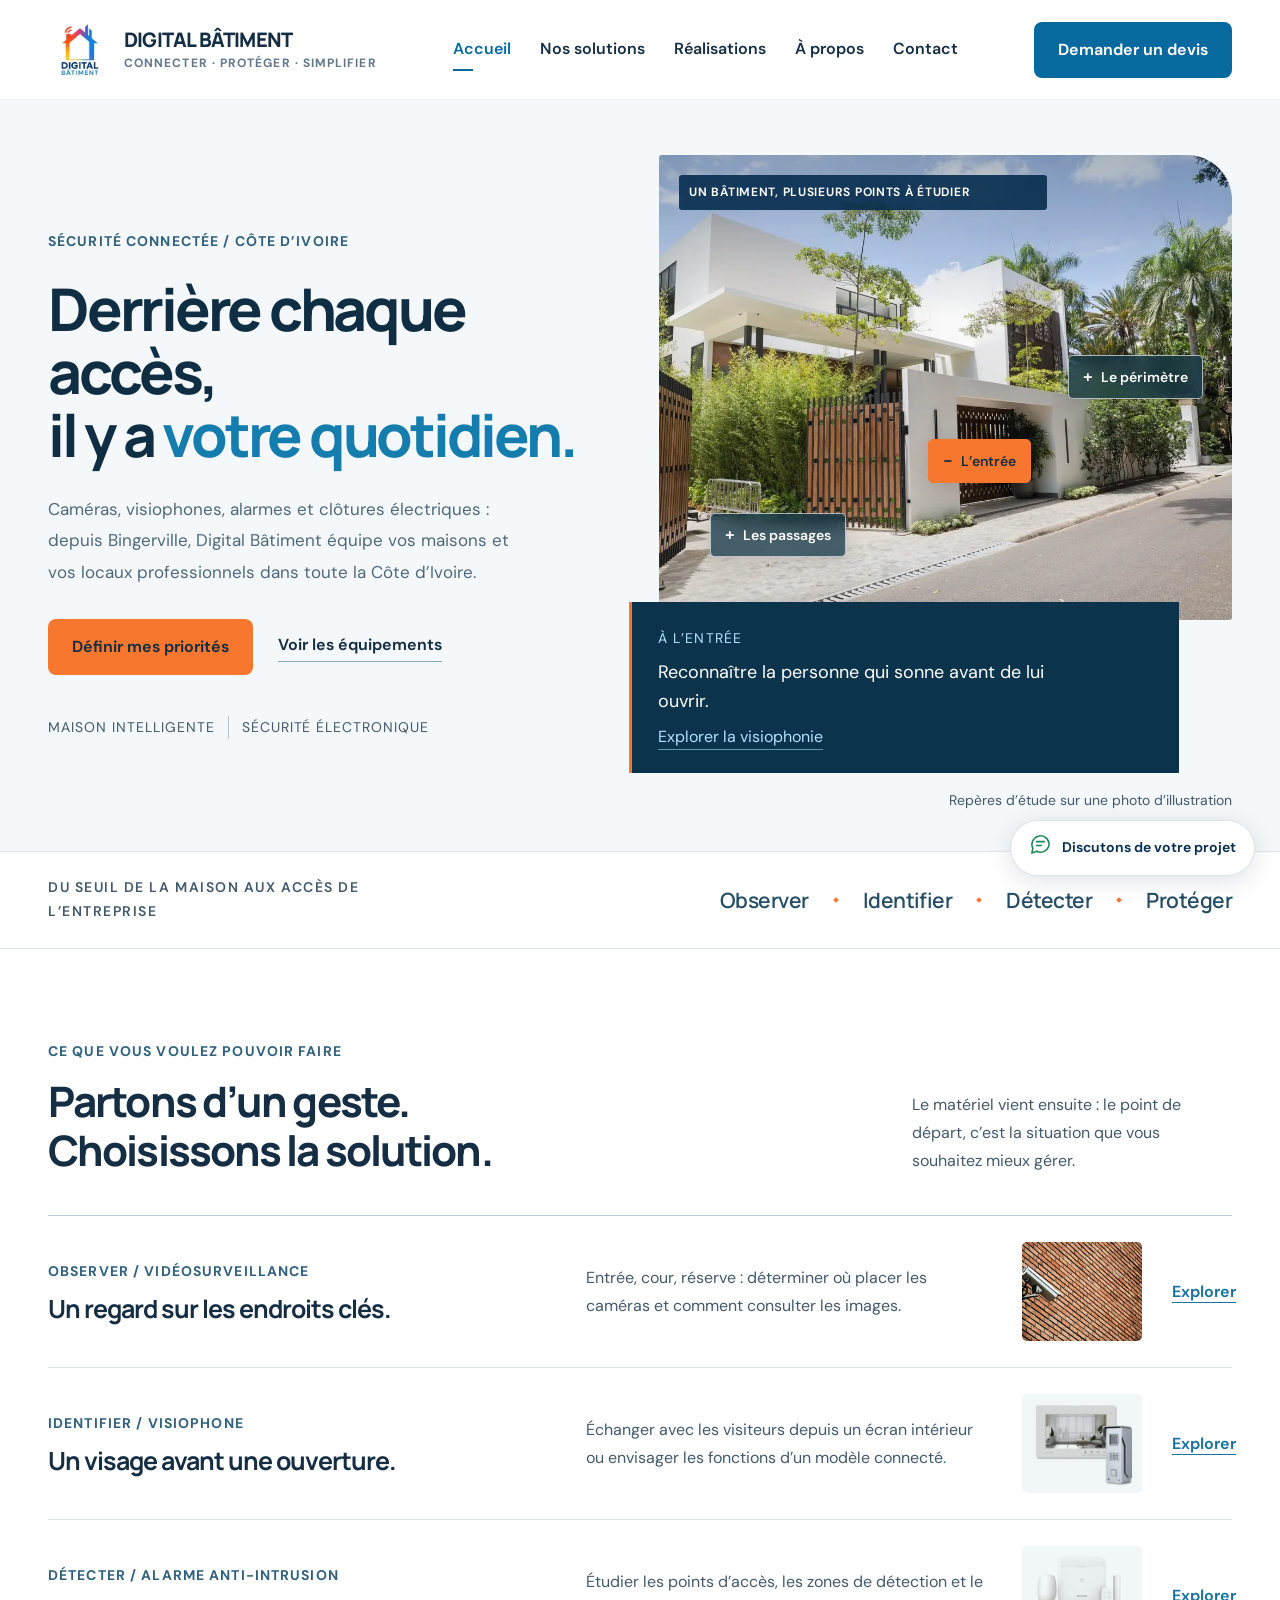
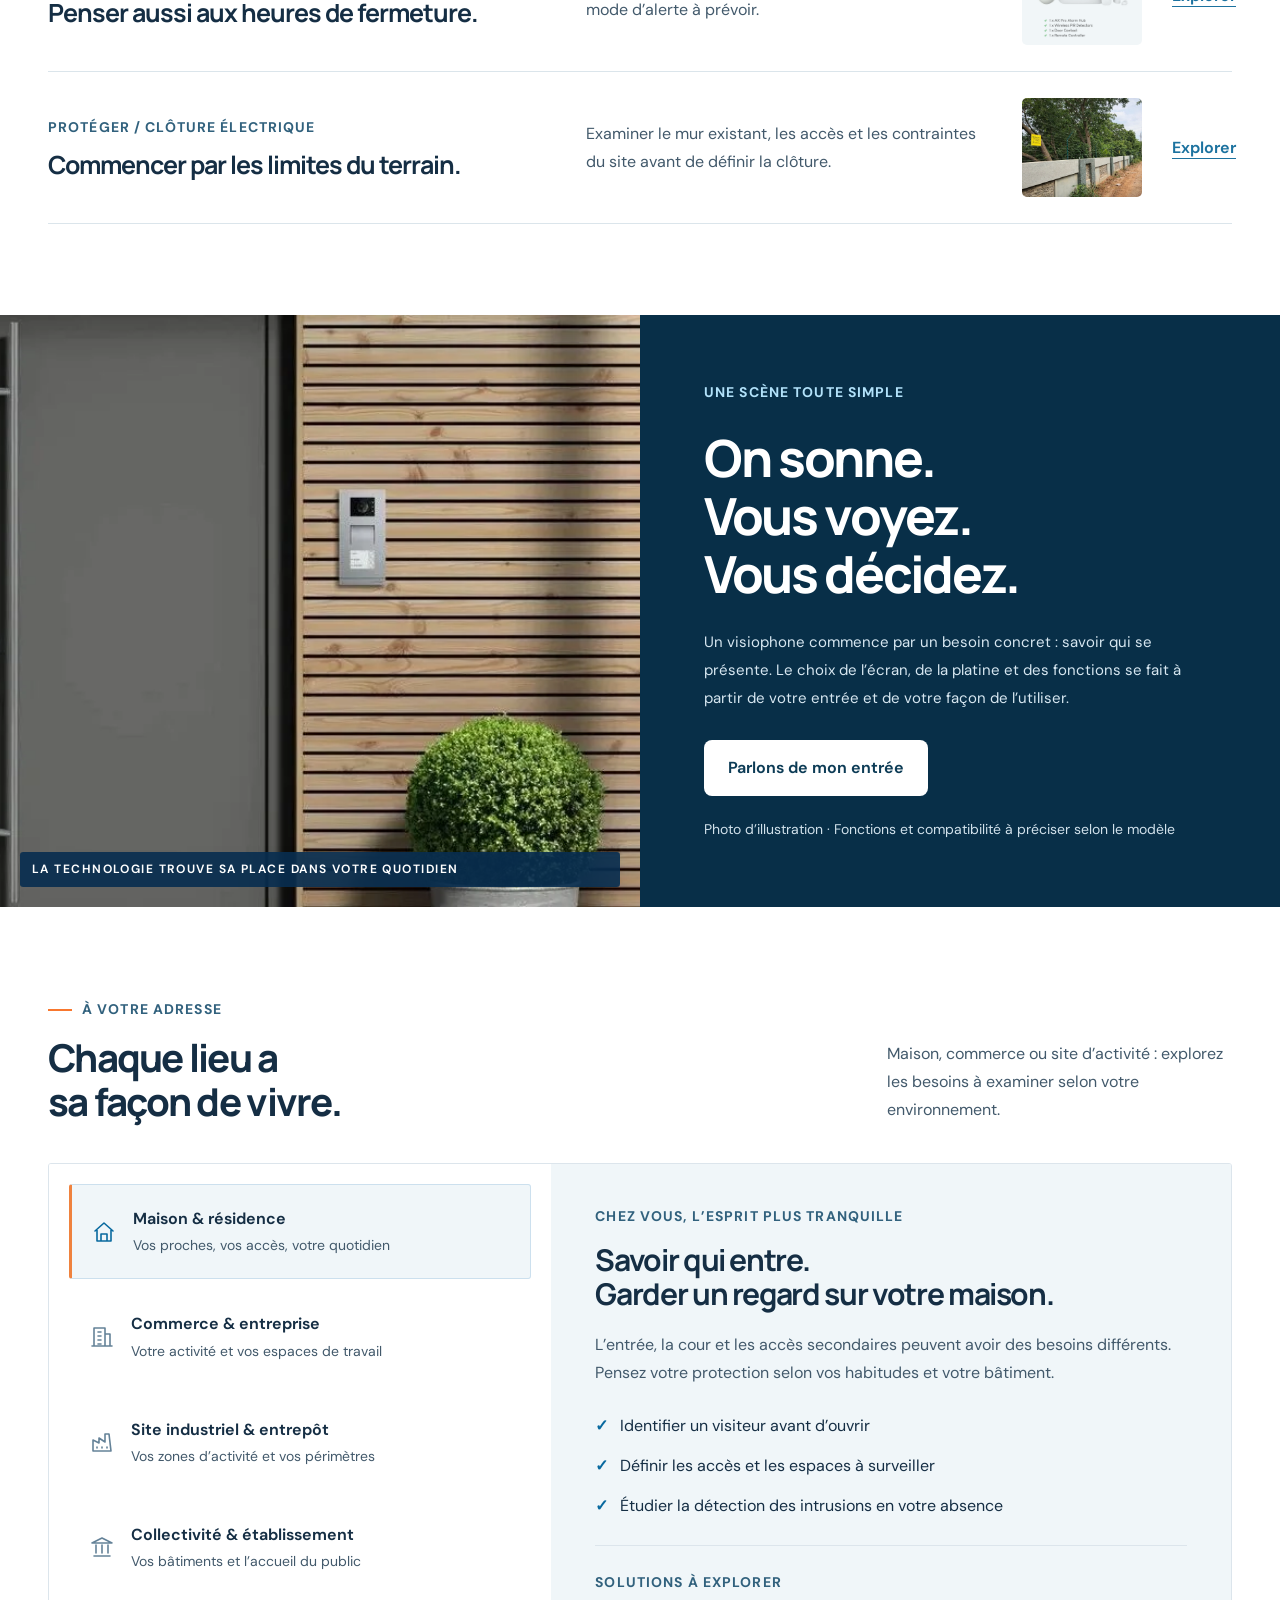
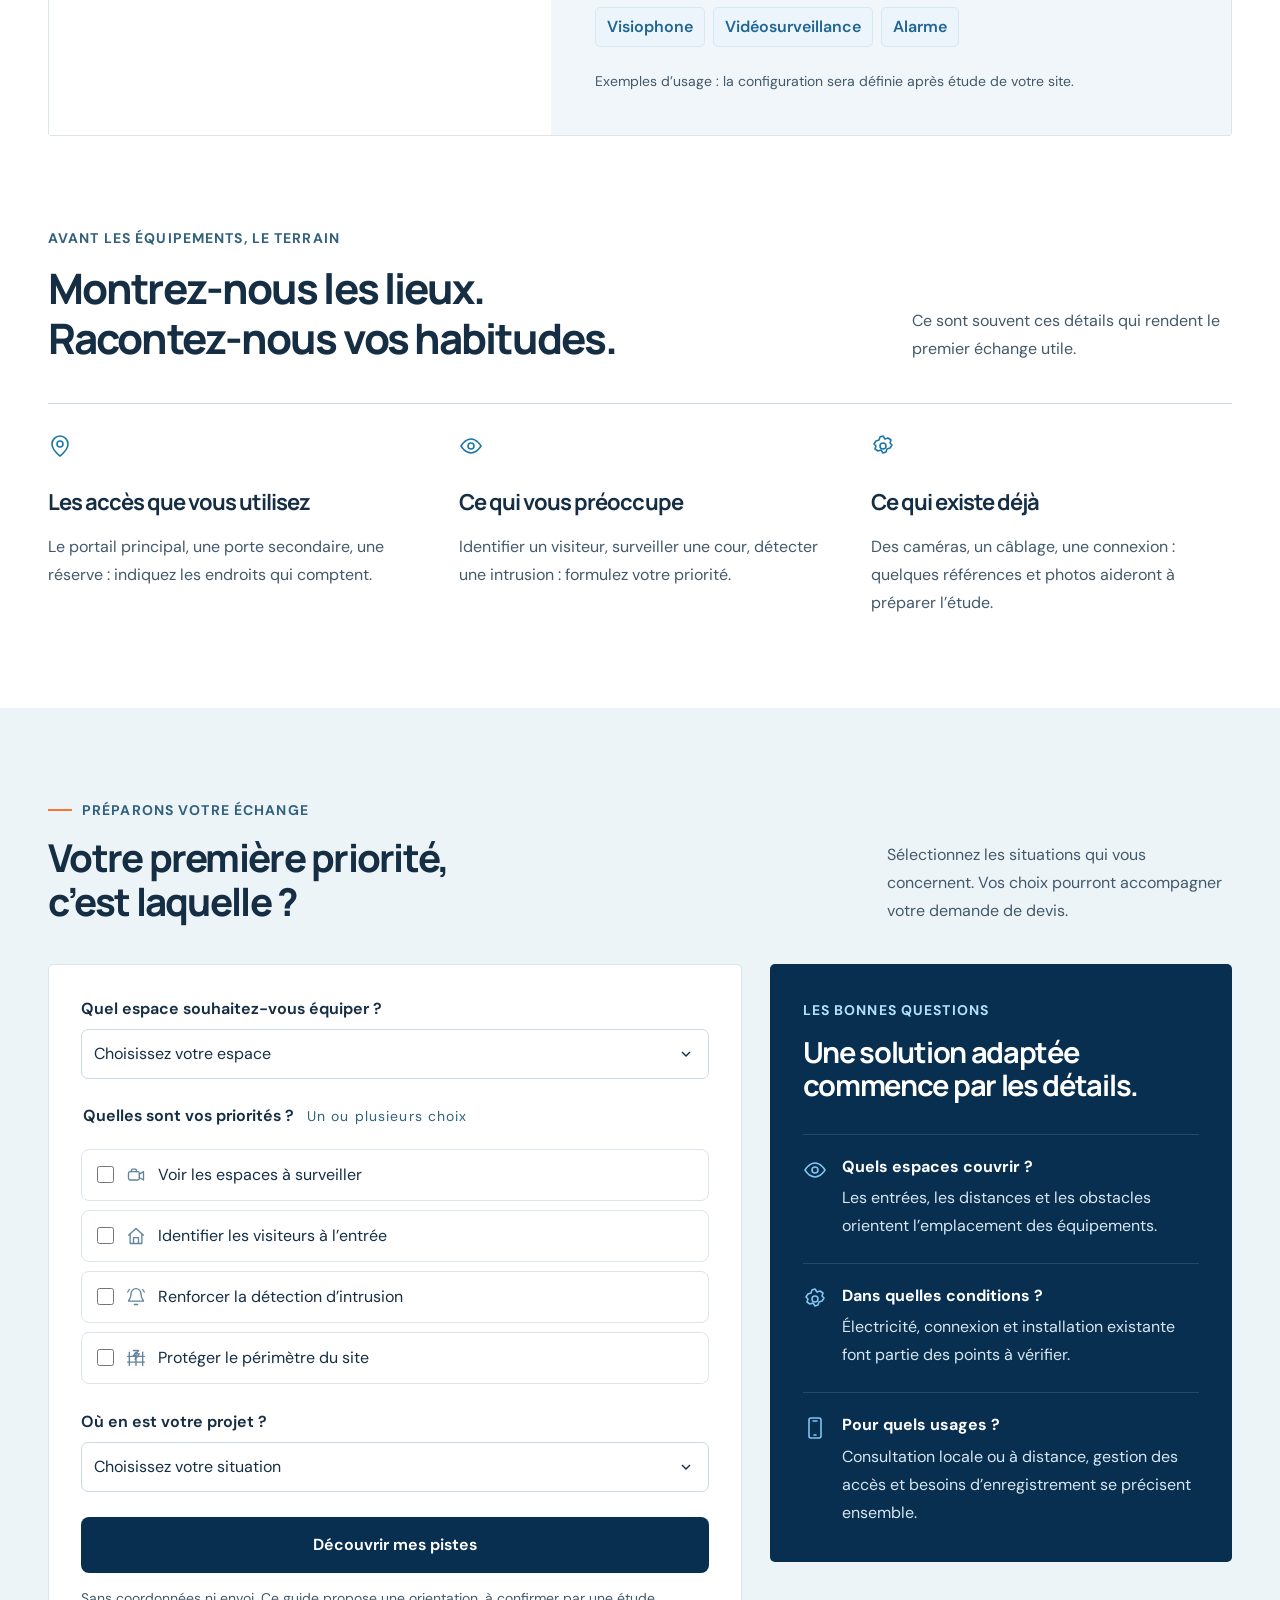
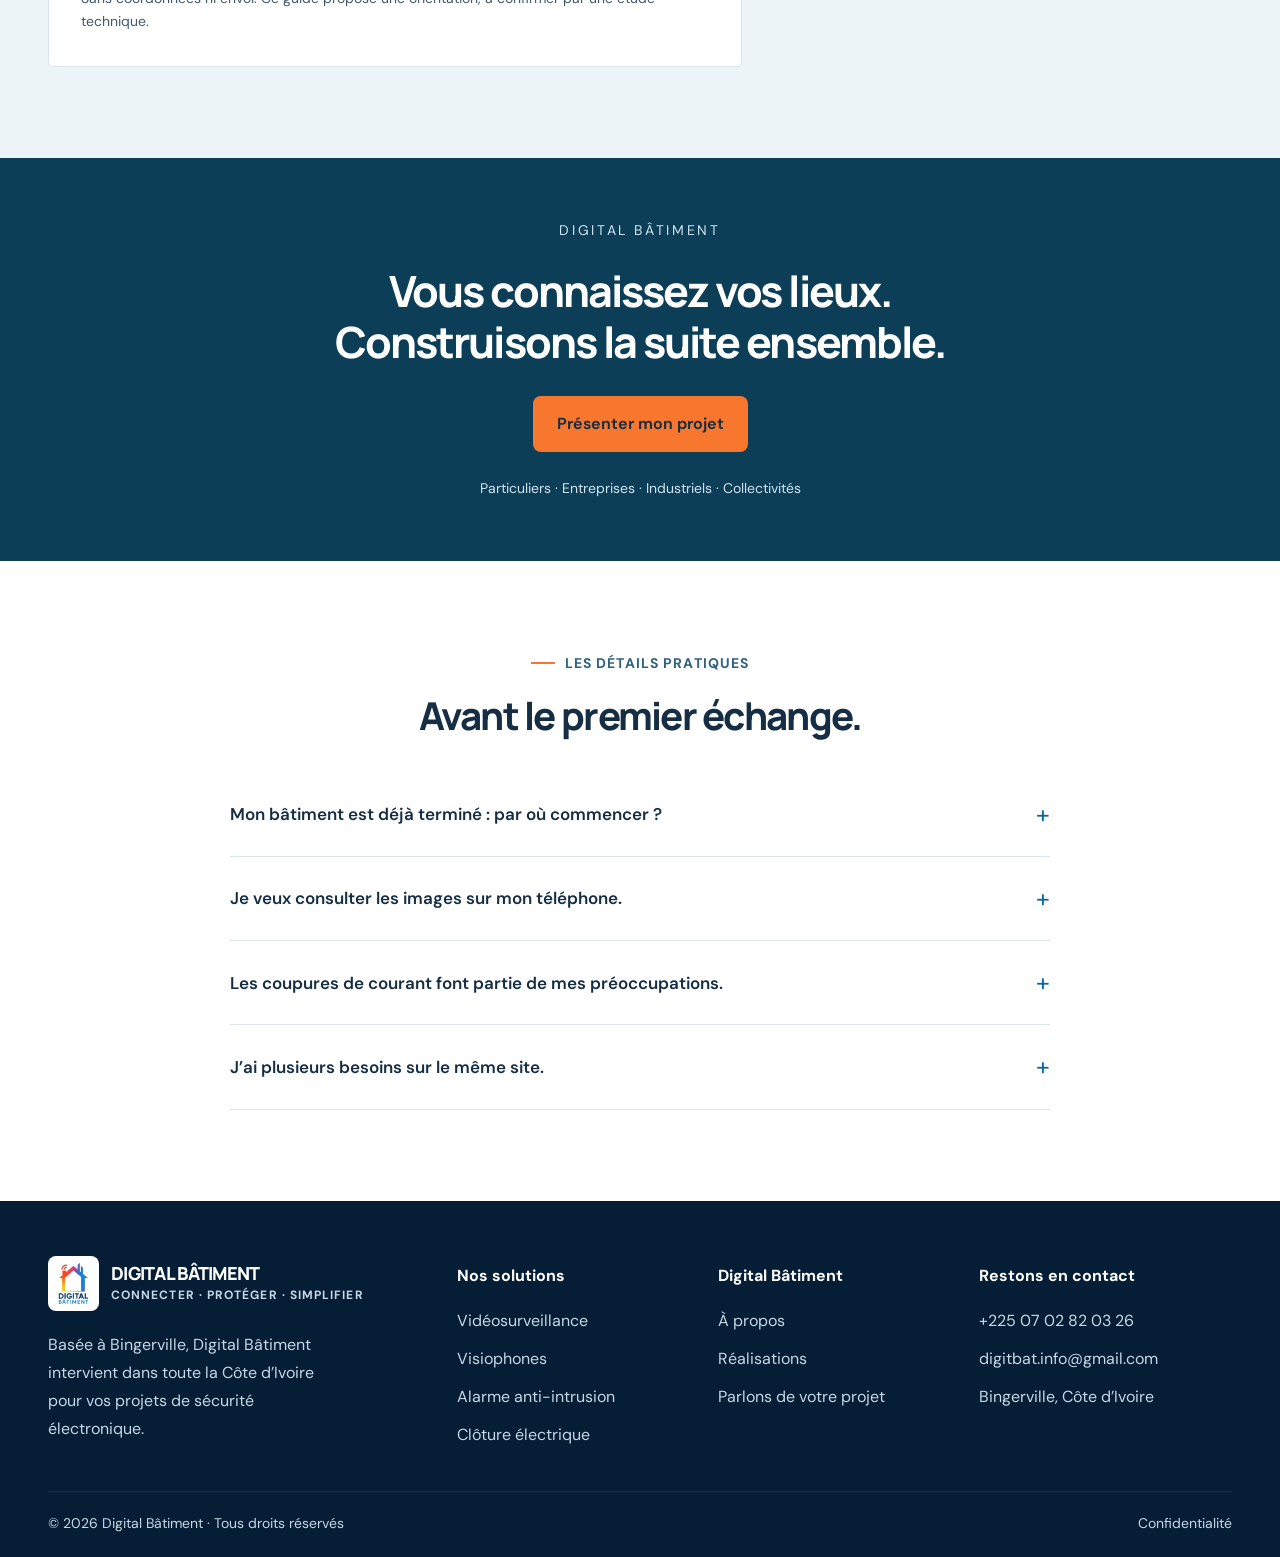
==== commit f05ed687: "mise a jour et préparation SEO" ====
--- a/index.html
+++ b/index.html
@@ -1,8 +1,8 @@
-<!doctype html><html lang="fr"><head><meta charset="UTF-8"><meta name="viewport" content="width=device-width,initial-scale=1"><meta name="theme-color" content="#082e50"><meta name="robots" content="noindex,nofollow"><title>Sécurité & maison connectée en Côte d’Ivoire | Digital Bâtiment</title><meta name="description" content="Sécurité connectée en Côte d’Ivoire : vidéosurveillance, visiophones, alarmes anti-intrusion et clôtures électriques. Présentez-nous votre projet."><link rel="icon" href="assets/logo.jpeg"><link rel="stylesheet" href="styles.css"><script defer src="app.js"></script></head><body><header class="header"><div class="wrap header-inner"><a class="brand" href="index.html" aria-label="Digital Bâtiment, accueil"><img src="assets/logo.jpeg" width="64" height="68" alt="Logo Digital Bâtiment"><span><strong>DIGITAL BÂTIMENT</strong><small>CONNECTER · PROTÉGER · SIMPLIFIER</small></span></a><nav class="nav" aria-label="Navigation principale"><a href="index.html" class="active" aria-current="page">Accueil</a><a href="solutions.html" class="" >Nos solutions</a><a href="realisations.html" class="" >Réalisations</a><a href="a-propos.html" class="" >À propos</a><a href="contact.html" class="" >Contact</a></nav><a class="btn header-cta" href="contact.html">Demander un devis</a><button class="menu-toggle" aria-label="Ouvrir le menu" aria-expanded="false"><span data-icon="menu"></span></button></div></header><main id="main"><div class="db-original">
-<section class="threshold-hero"><div class="wrap threshold-grid"><div class="threshold-copy"><p class="threshold-kicker">DIGITAL BÂTIMENT / CÔTE D’IVOIRE</p><h1>Derrière chaque accès,<br>il y a <em>votre quotidien.</em></h1><p class="threshold-intro">Le portail de la maison. La réserve du magasin. L’entrée des bureaux. Décidons ensemble de ce qu’il faut voir, détecter et protéger.</p><div class="actions"><a class="btn orange" href="#guide-solutions">Définir mes priorités</a><a class="threshold-link" href="solutions.html">Voir les équipements</a></div><div class="threshold-signature"><span>Maison intelligente</span><span>Sécurité électronique</span></div></div><div class="threshold-scene"><div class="threshold-photo"><img src="assets/residence-tropicale.jpg" alt="Entrée d’une résidence tropicale avec portail et mur de clôture — photo d’illustration" width="1450" height="967" fetchpriority="high"><span class="scene-overline">UN BÂTIMENT, PLUSIEURS POINTS À ÉTUDIER</span><div class="scene-points" role="group" aria-label="Explorer les zones du bâtiment"><button type="button" class="scene-point point-entry selected" data-scene="entree" aria-pressed="true">L’entrée</button><button type="button" class="scene-point point-passage" data-scene="passages" aria-pressed="false">Les passages</button><button type="button" class="scene-point point-boundary" data-scene="perimetre" aria-pressed="false">Le périmètre</button></div></div><div class="scene-reading" aria-live="polite"><span class="scene-reading-label">À L’ENTRÉE</span><p id="scene-text">Reconnaître la personne qui sonne avant de lui ouvrir.</p><a id="scene-link" href="solutions.html#visiophone">Explorer la visiophonie</a></div><p class="scene-credit">Repères d’étude sur une photo d’illustration</p></div></div></section>
+<!doctype html><html lang="fr"><head><meta charset="UTF-8"><meta name="viewport" content="width=device-width,initial-scale=1"><meta name="theme-color" content="#082e50"><meta name="robots" content="noindex,nofollow"><title>Digital Bâtiment | Sécurité connectée en Côte d’Ivoire</title><meta name="description" content="Basée à Bingerville, Digital Bâtiment installe caméras, visiophones, alarmes anti-intrusion et clôtures électriques dans toute la Côte d’Ivoire."><link rel="icon" href="assets/logo.webp"><link rel="preload" href="assets/fonts/dm-sans-latin.woff2" as="font" type="font/woff2" crossorigin><link rel="preload" href="assets/fonts/manrope-latin.woff2" as="font" type="font/woff2" crossorigin><link rel="stylesheet" href="fonts.css"><link rel="stylesheet" href="styles.css"><link rel="stylesheet" href="readability.css"><script defer src="app.js"></script><meta property="og:type" content="website"><meta property="og:site_name" content="Digital Bâtiment"><meta property="og:locale" content="fr_CI"><meta property="og:title" content="Digital Bâtiment | Sécurité connectée en Côte d’Ivoire"><meta property="og:description" content="Basée à Bingerville, Digital Bâtiment installe caméras, visiophones, alarmes anti-intrusion et clôtures électriques dans toute la Côte d’Ivoire."><meta name="twitter:title" content="Digital Bâtiment | Sécurité connectée en Côte d’Ivoire"><meta name="twitter:description" content="Basée à Bingerville, Digital Bâtiment installe caméras, visiophones, alarmes anti-intrusion et clôtures électriques dans toute la Côte d’Ivoire."><script id="organization-schema" type="application/ld+json">{"@context": "https://schema.org", "@type": "Organization", "name": "Digital Bâtiment", "description": "Basée à Bingerville, Digital Bâtiment installe caméras, visiophones, alarmes anti-intrusion et clôtures électriques dans toute la Côte d’Ivoire.", "telephone": "+2250702820326", "email": "digitbat.info@gmail.com", "address": {"@type": "PostalAddress", "addressLocality": "Bingerville", "addressCountry": "CI"}, "areaServed": {"@type": "Country", "name": "Côte d’Ivoire"}, "knowsAbout": ["Vidéosurveillance", "Visiophones", "Alarmes anti-intrusion", "Clôtures électriques"], "contactPoint": {"@type": "ContactPoint", "telephone": "+2250702820326", "email": "digitbat.info@gmail.com", "contactType": "demandes de devis", "availableLanguage": "fr", "areaServed": "CI"}}</script></head><body><header class="header"><div class="wrap header-inner"><a class="brand" href="index.html" aria-label="Digital Bâtiment, accueil"><img src="assets/logo.webp" width="180" height="180" alt="Logo Digital Bâtiment" decoding="async"><span><strong>DIGITAL BÂTIMENT</strong><small>CONNECTER · PROTÉGER · SIMPLIFIER</small></span></a><nav class="nav" aria-label="Navigation principale"><a href="index.html" class="active" aria-current="page">Accueil</a><a href="solutions.html" class="" >Nos solutions</a><a href="realisations.html" class="" >Réalisations</a><a href="a-propos.html" class="" >À propos</a><a href="contact.html" class="" >Contact</a></nav><a class="btn header-cta" href="contact.html">Demander un devis</a><button class="menu-toggle" aria-label="Ouvrir le menu" aria-expanded="false"><span data-icon="menu"></span></button></div></header><main id="main"><div class="db-original">
+<section class="threshold-hero"><div class="wrap threshold-grid"><div class="threshold-copy"><p class="threshold-kicker">SÉCURITÉ CONNECTÉE / CÔTE D’IVOIRE</p><h1>Derrière chaque accès,<br>il y a <em>votre quotidien.</em></h1><p class="threshold-intro">Caméras, visiophones, alarmes et clôtures électriques : depuis Bingerville, Digital Bâtiment équipe vos maisons et vos locaux professionnels dans toute la Côte d’Ivoire.</p><div class="actions"><a class="btn orange" href="#guide-solutions">Définir mes priorités</a><a class="threshold-link" href="solutions.html">Voir les équipements</a></div><div class="threshold-signature"><span>Maison intelligente</span><span>Sécurité électronique</span></div></div><div class="threshold-scene"><div class="threshold-photo"><img src="assets/residence-tropicale.webp" alt="Entrée d’une résidence tropicale avec portail et mur de clôture — photo d’illustration" width="1280" height="854" fetchpriority="high" decoding="async" loading="eager"><span class="scene-overline">UN BÂTIMENT, PLUSIEURS POINTS À ÉTUDIER</span><div class="scene-points" role="group" aria-label="Explorer les zones du bâtiment"><button type="button" class="scene-point point-entry selected" data-scene="entree" aria-pressed="true">L’entrée</button><button type="button" class="scene-point point-passage" data-scene="passages" aria-pressed="false">Les passages</button><button type="button" class="scene-point point-boundary" data-scene="perimetre" aria-pressed="false">Le périmètre</button></div></div><div class="scene-reading" aria-live="polite"><span class="scene-reading-label">À L’ENTRÉE</span><p id="scene-text">Reconnaître la personne qui sonne avant de lui ouvrir.</p><a id="scene-link" href="solutions.html#visiophone">Explorer la visiophonie</a></div><p class="scene-credit">Repères d’étude sur une photo d’illustration</p></div></div></section>
 <section class="threshold-ribbon"><div class="wrap"><p>DU SEUIL DE LA MAISON AUX ACCÈS DE L’ENTREPRISE</p><div><span>Observer</span><i></i><span>Identifier</span><i></i><span>Détecter</span><i></i><span>Protéger</span></div></div></section>
-<section class="section"><div class="wrap"><div class="threshold-section-head"><div><span class="threshold-kicker">CE QUE VOUS VOULEZ POUVOIR FAIRE</span><h2>Partons d’un geste.<br>Choisissons la solution.</h2></div><p>Le matériel vient ensuite : le point de départ, c’est la situation que vous souhaitez mieux gérer.</p></div><div class="solution-ledger"><a class="ledger-row" href="solutions.html#videosurveillance"><div class="ledger-title"><small>OBSERVER / VIDÉOSURVEILLANCE</small><h3>Un regard sur les endroits clés.</h3></div><p>Entrée, cour, réserve : déterminer où placer les caméras et comment consulter les images.</p><div class="ledger-image"><img src="assets/camera-exterieure.jpg" alt="Caméra extérieure fixée sur un mur" width="1100" height="733" loading="lazy"></div><span class="ledger-action">Explorer</span></a><a class="ledger-row" href="solutions.html#visiophone"><div class="ledger-title"><small>IDENTIFIER / VISIOPHONE</small><h3>Un visage avant une ouverture.</h3></div><p>Échanger avec les visiteurs depuis un écran intérieur ou envisager les fonctions d’un modèle connecté.</p><div class="ledger-image product"><img src="assets/interphone.jpeg" alt="Visiophone avec écran et platine de rue" width="480" height="480" loading="lazy"></div><span class="ledger-action">Explorer</span></a><a class="ledger-row" href="solutions.html#alarme"><div class="ledger-title"><small>DÉTECTER / ALARME ANTI-INTRUSION</small><h3>Penser aussi aux heures de fermeture.</h3></div><p>Étudier les points d’accès, les zones de détection et le mode d’alerte à prévoir.</p><div class="ledger-image product"><img src="assets/alarme-kit.jpg" alt="Centrale d’alarme et détecteurs" width="1000" height="1000" loading="lazy"></div><span class="ledger-action">Explorer</span></a><a class="ledger-row" href="solutions.html#cloture"><div class="ledger-title"><small>PROTÉGER / CLÔTURE ÉLECTRIQUE</small><h3>Commencer par les limites du terrain.</h3></div><p>Examiner le mur existant, les accès et les contraintes du site avant de définir la clôture.</p><div class="ledger-image"><img src="assets/cloture-perimetre.jpg" alt="Clôture électrique sur un mur de périmètre" width="900" height="600" loading="lazy"></div><span class="ledger-action">Explorer</span></a></div></div></section>
-<section class="arrival-story"><div class="arrival-photo"><img src="assets/entree-bois.jpg" alt="Visiophone monté à côté d’une porte d’entrée, sur un parement en bois — photo d’illustration" width="967" height="544" loading="lazy"><span>LA TECHNOLOGIE TROUVE SA PLACE DANS VOTRE QUOTIDIEN</span></div><div class="arrival-copy"><span class="threshold-kicker">UNE SCÈNE TOUTE SIMPLE</span><h2>On sonne.<br>Vous voyez.<br>Vous décidez.</h2><p>Un visiophone commence par un besoin concret : savoir qui se présente. Le choix de l’écran, de la platine et des fonctions se fait à partir de votre entrée et de votre façon de l’utiliser.</p><a href="contact.html?solution=visiophone" class="btn dark">Parlons de mon entrée</a><p class="arrival-fine">Photo d’illustration · Fonctions et compatibilité à préciser selon le modèle</p></div></section>
+<section class="section"><div class="wrap"><div class="threshold-section-head"><div><span class="threshold-kicker">CE QUE VOUS VOULEZ POUVOIR FAIRE</span><h2>Partons d’un geste.<br>Choisissons la solution.</h2></div><p>Le matériel vient ensuite : le point de départ, c’est la situation que vous souhaitez mieux gérer.</p></div><div class="solution-ledger"><a class="ledger-row" href="solutions.html#videosurveillance"><div class="ledger-title"><small>OBSERVER / VIDÉOSURVEILLANCE</small><h3>Un regard sur les endroits clés.</h3></div><p>Entrée, cour, réserve : déterminer où placer les caméras et comment consulter les images.</p><div class="ledger-image"><img src="assets/camera-exterieure.webp" alt="Caméra extérieure fixée sur un mur" width="1100" height="733" loading="lazy" decoding="async"></div><span class="ledger-action">Explorer</span></a><a class="ledger-row" href="solutions.html#visiophone"><div class="ledger-title"><small>IDENTIFIER / VISIOPHONE</small><h3>Un visage avant une ouverture.</h3></div><p>Échanger avec les visiteurs depuis un écran intérieur ou envisager les fonctions d’un modèle connecté.</p><div class="ledger-image product"><img src="assets/interphone.webp" alt="Visiophone avec écran et platine de rue" width="480" height="480" loading="lazy" decoding="async"></div><span class="ledger-action">Explorer</span></a><a class="ledger-row" href="solutions.html#alarme"><div class="ledger-title"><small>DÉTECTER / ALARME ANTI-INTRUSION</small><h3>Penser aussi aux heures de fermeture.</h3></div><p>Étudier les points d’accès, les zones de détection et le mode d’alerte à prévoir.</p><div class="ledger-image product"><img src="assets/alarme-kit.webp" alt="Centrale d’alarme et détecteurs" width="1000" height="1000" loading="lazy" decoding="async"></div><span class="ledger-action">Explorer</span></a><a class="ledger-row" href="solutions.html#cloture"><div class="ledger-title"><small>PROTÉGER / CLÔTURE ÉLECTRIQUE</small><h3>Commencer par les limites du terrain.</h3></div><p>Examiner le mur existant, les accès et les contraintes du site avant de définir la clôture.</p><div class="ledger-image"><img src="assets/cloture-perimetre.webp" alt="Clôture électrique sur un mur de périmètre" width="900" height="600" loading="lazy" decoding="async"></div><span class="ledger-action">Explorer</span></a></div></div></section>
+<section class="arrival-story"><div class="arrival-photo"><img src="assets/entree-bois.webp" alt="Visiophone monté à côté d’une porte d’entrée, sur un parement en bois — photo d’illustration" width="967" height="544" loading="lazy" decoding="async"><span>LA TECHNOLOGIE TROUVE SA PLACE DANS VOTRE QUOTIDIEN</span></div><div class="arrival-copy"><span class="threshold-kicker">UNE SCÈNE TOUTE SIMPLE</span><h2>On sonne.<br>Vous voyez.<br>Vous décidez.</h2><p>Un visiophone commence par un besoin concret : savoir qui se présente. Le choix de l’écran, de la platine et des fonctions se fait à partir de votre entrée et de votre façon de l’utiliser.</p><a href="contact.html?solution=visiophone" class="btn dark">Parlons de mon entrée</a><p class="arrival-fine">Photo d’illustration · Fonctions et compatibilité à préciser selon le modèle</p></div></section>
 <section class="section use-section" aria-labelledby="use-title"><div class="wrap"><div class="section-head"><div><div class="eyebrow">À votre adresse</div><h2 id="use-title">Chaque lieu a<br>sa façon de vivre.</h2></div><p>Maison, commerce ou site d’activité : explorez les besoins à examiner selon votre environnement.</p></div><div class="use-layout"><div class="use-nav" role="tablist" aria-label="Votre environnement"><button id="use-maison" class="use-tab selected" role="tab" aria-selected="true" aria-controls="use-panel" tabindex="0" data-use="maison"><span data-icon="home"></span><span>Maison & résidence<small>Vos proches, vos accès, votre quotidien</small></span></button><button id="use-entreprise" class="use-tab" role="tab" aria-selected="false" aria-controls="use-panel" tabindex="-1" data-use="entreprise"><span data-icon="building"></span><span>Commerce & entreprise<small>Votre activité et vos espaces de travail</small></span></button><button id="use-industrie" class="use-tab" role="tab" aria-selected="false" aria-controls="use-panel" tabindex="-1" data-use="industrie"><span data-icon="factory"></span><span>Site industriel & entrepôt<small>Vos zones d’activité et vos périmètres</small></span></button><button id="use-collectivite" class="use-tab" role="tab" aria-selected="false" aria-controls="use-panel" tabindex="-1" data-use="collectivite"><span data-icon="public"></span><span>Collectivité & établissement<small>Vos bâtiments et l’accueil du public</small></span></button></div><div id="use-panel" class="use-panel" role="tabpanel" aria-labelledby="use-maison" tabindex="0"><div class="small-heading" id="use-kicker">Chez vous, l’esprit plus tranquille</div><h3 id="use-heading">Savoir qui entre.<br>Garder un regard sur votre maison.</h3><p id="use-description">L’entrée, la cour et les accès secondaires peuvent avoir des besoins différents. Pensez votre protection selon vos habitudes et votre bâtiment.</p><ul id="use-examples" class="use-examples"><li>Identifier un visiteur avant d’ouvrir</li><li>Définir les accès et les espaces à surveiller</li><li>Étudier la détection des intrusions en votre absence</li></ul><div class="use-suggestions"><span>Solutions à explorer</span><div id="use-links"><a href="solutions.html#visiophone">Visiophone</a><a href="solutions.html#videosurveillance">Vidéosurveillance</a><a href="solutions.html#alarme">Alarme</a></div></div><p class="use-disclaimer">Exemples d’usage : la configuration sera définie après étude de votre site.</p></div></div></div></section>
 
 <section class="threshold-method section"><div class="wrap"><div class="threshold-section-head"><div><span class="threshold-kicker">AVANT LES ÉQUIPEMENTS, LE TERRAIN</span><h2>Montrez-nous les lieux.<br>Racontez-nous vos habitudes.</h2></div><p>Ce sont souvent ces détails qui rendent le premier échange utile.</p></div><div class="field-notes"><article><span data-icon="location"></span><h3>Les accès que vous utilisez</h3><p>Le portail principal, une porte secondaire, une réserve : indiquez les endroits qui comptent.</p></article><article><span data-icon="eye"></span><h3>Ce qui vous préoccupe</h3><p>Identifier un visiteur, surveiller une cour, détecter une intrusion : formulez votre priorité.</p></article><article><span data-icon="settings"></span><h3>Ce qui existe déjà</h3><p>Des caméras, un câblage, une connexion : quelques références et photos aideront à préparer l’étude.</p></article></div></div></section>
@@ -11,4 +11,4 @@
 <section class="threshold-close"><div class="wrap"><p>DIGITAL BÂTIMENT</p><h2>Vous connaissez vos lieux.<br>Construisons la suite ensemble.</h2><a class="btn orange" href="contact.html">Présenter mon projet</a><span>Particuliers · Entreprises · Industriels · Collectivités</span></div></section>
 <section class="section"><div class="wrap faq"><div class="eyebrow">Les détails pratiques</div><h2>Avant le premier échange.</h2><details><summary>Mon bâtiment est déjà terminé : par où commencer ?</summary><p>Repérez vos accès et les zones que vous souhaitez surveiller. Quelques photos et les références des équipements existants permettront de préparer l’étude du câblage et des possibilités d’installation.</p></details><details><summary>Je veux consulter les images sur mon téléphone.</summary><p>Précisez cette attente dès le départ. L’accès à distance dépend du matériel, de sa configuration et de la connexion disponible sur le site.</p></details><details><summary>Les coupures de courant font partie de mes préoccupations.</summary><p>Indiquez les équipements que vous souhaitez maintenir en fonctionnement et la durée souhaitée. L’alimentation de secours sera un point à étudier dans votre projet.</p></details><details><summary>J’ai plusieurs besoins sur le même site.</summary><p>Le guide ci-dessus permet de sélectionner plusieurs priorités. Vous pourrez reprendre cette sélection dans le formulaire de contact et la compléter avec les particularités de vos locaux.</p></details></div></section>
 </div>
-</main><footer class="footer"><div class="wrap"><div class="footer-grid"><div><a class="brand" href="index.html" aria-label="Digital Bâtiment, accueil"><img src="assets/logo.jpeg" width="64" height="68" alt="Logo Digital Bâtiment"><span><strong>DIGITAL BÂTIMENT</strong><small>CONNECTER · PROTÉGER · SIMPLIFIER</small></span></a><p>Des solutions de sécurité et de confort connecté pour vos espaces de vie et de travail en Côte d’Ivoire</p></div><div><h3>Nos solutions</h3><div class="footer-links"><a href="solutions.html#videosurveillance">Vidéosurveillance</a><a href="solutions.html#visiophone">Visiophones</a><a href="solutions.html#alarme">Alarme anti-intrusion</a><a href="solutions.html#cloture">Clôture électrique</a></div></div><div><h3>Digital Bâtiment</h3><div class="footer-links"><a href="a-propos.html">À propos</a><a href="realisations.html">Réalisations</a><a href="contact.html">Parlons de votre projet</a></div></div><div><h3>Restons en contact</h3><div class="footer-links"><a href="tel:+2250702820326">+225 07 02 82 03 26</a><a href="mailto:digitbat.info@gmail.com">digitbat.info@gmail.com</a><span>Abidjan, Côte d’Ivoire</span></div></div></div><div class="footer-bottom"><span>© 2026 Digital Bâtiment · Tous droits réservés</span><a href="confidentialite.html">Confidentialité</a></div></div></footer><a class="whatsapp" href="https://wa.me/2250702820326?text=Bonjour%20Digital%20B%C3%A2timent%2C%20je%20souhaite%20parler%20de%20mon%20projet." target="_blank" rel="noopener" aria-label="Discuter avec Digital Bâtiment sur WhatsApp"><span data-icon="message"></span><span>Discutons de votre projet</span></a></body></html>+</main><footer class="footer"><div class="wrap"><div class="footer-grid"><div><a class="brand" href="index.html" aria-label="Digital Bâtiment, accueil"><img src="assets/logo.webp" width="180" height="180" alt="Logo Digital Bâtiment" decoding="async"><span><strong>DIGITAL BÂTIMENT</strong><small>CONNECTER · PROTÉGER · SIMPLIFIER</small></span></a><p>Basée à Bingerville, Digital Bâtiment intervient dans toute la Côte d’Ivoire pour vos projets de sécurité électronique.</p></div><div><h3>Nos solutions</h3><div class="footer-links"><a href="solutions.html#videosurveillance">Vidéosurveillance</a><a href="solutions.html#visiophone">Visiophones</a><a href="solutions.html#alarme">Alarme anti-intrusion</a><a href="solutions.html#cloture">Clôture électrique</a></div></div><div><h3>Digital Bâtiment</h3><div class="footer-links"><a href="a-propos.html">À propos</a><a href="realisations.html">Réalisations</a><a href="contact.html">Parlons de votre projet</a></div></div><div><h3>Restons en contact</h3><div class="footer-links"><a href="tel:+2250702820326">+225 07 02 82 03 26</a><a href="mailto:digitbat.info@gmail.com">digitbat.info@gmail.com</a><span>Bingerville, Côte d’Ivoire</span></div></div></div><div class="footer-bottom"><span>© 2026 Digital Bâtiment · Tous droits réservés</span><a href="confidentialite.html">Confidentialité</a></div></div></footer><a class="whatsapp" href="https://wa.me/2250702820326?text=Bonjour%20Digital%20B%C3%A2timent%2C%20je%20souhaite%20parler%20de%20mon%20projet." target="_blank" rel="noopener" aria-label="Discuter avec Digital Bâtiment sur WhatsApp"><span data-icon="message"></span><span>Discutons de votre projet</span></a></body></html>
--- a/fonts.css
+++ b/fonts.css
@@ -0,0 +1,36 @@
+/* latin-ext */
+@font-face {
+  font-family: 'DM Sans';
+  font-style: normal;
+  font-weight: 400 700;
+  font-display: swap;
+  src: url('assets/fonts/dm-sans-latin-ext.woff2') format('woff2');
+  unicode-range: U+0100-02BA, U+02BD-02C5, U+02C7-02CC, U+02CE-02D7, U+02DD-02FF, U+0304, U+0308, U+0329, U+1D00-1DBF, U+1E00-1E9F, U+1EF2-1EFF, U+2020, U+20A0-20AB, U+20AD-20C4, U+2113, U+2C60-2C7F, U+A720-A7FF;
+}
+/* latin */
+@font-face {
+  font-family: 'DM Sans';
+  font-style: normal;
+  font-weight: 400 700;
+  font-display: swap;
+  src: url('assets/fonts/dm-sans-latin.woff2') format('woff2');
+  unicode-range: U+0000-00FF, U+0131, U+0152-0153, U+02BB-02BC, U+02C6, U+02DA, U+02DC, U+0304, U+0308, U+0329, U+2000-206F, U+20AC, U+2122, U+2191, U+2193, U+2212, U+2215, U+FEFF, U+FFFD;
+}
+/* latin-ext */
+@font-face {
+  font-family: 'Manrope';
+  font-style: normal;
+  font-weight: 400 800;
+  font-display: swap;
+  src: url('assets/fonts/manrope-latin-ext.woff2') format('woff2');
+  unicode-range: U+0100-02BA, U+02BD-02C5, U+02C7-02CC, U+02CE-02D7, U+02DD-02FF, U+0304, U+0308, U+0329, U+1D00-1DBF, U+1E00-1E9F, U+1EF2-1EFF, U+2020, U+20A0-20AB, U+20AD-20C4, U+2113, U+2C60-2C7F, U+A720-A7FF;
+}
+/* latin */
+@font-face {
+  font-family: 'Manrope';
+  font-style: normal;
+  font-weight: 400 800;
+  font-display: swap;
+  src: url('assets/fonts/manrope-latin.woff2') format('woff2');
+  unicode-range: U+0000-00FF, U+0131, U+0152-0153, U+02BB-02BC, U+02C6, U+02DA, U+02DC, U+0304, U+0308, U+0329, U+2000-206F, U+20AC, U+2122, U+2191, U+2193, U+2212, U+2215, U+FEFF, U+FFFD;
+}
--- a/styles.css
+++ b/styles.css
@@ -1,4 +1,3 @@
-@import url('https://fonts.googleapis.com/css2?family=DM+Sans:wght@400;450;500;550;600;650;700&family=Manrope:wght@400;500;600;650;700;750;800&display=swap');
 :root{--navy:#082e50;--deep:#061e35;--blue:#1687cf;--orange:#f8772e;--ink:#152e44;--muted:#536678;--line:#dce5ec;--pale:#f3f7fa;--white:#fff;--radius:20px}*{box-sizing:border-box}html{scroll-behavior:smooth;scroll-padding-top:110px}body{margin:0;color:var(--ink);font:16px/1.65 'DM Sans',Arial,sans-serif;background:#fff}h1,h2,h3,h4,p{margin:0}h1,h2,h3,h4{font-family:Manrope,Arial,sans-serif;line-height:1.15;letter-spacing:-.045em}h1{font-size:clamp(42px,4.5vw,68px);font-weight:750}h2{font-size:clamp(32px,3vw,46px);font-weight:750}h3{font-size:24px}p{color:var(--muted)}a{text-decoration:none;color:inherit}button,input,select,textarea{font:inherit}button,a,input,select,textarea{-webkit-tap-highlight-color:transparent}button{cursor:pointer}a:focus-visible,button:focus-visible,input:focus-visible,select:focus-visible,textarea:focus-visible{outline:3px solid #f8772e;outline-offset:4px}img{display:block;max-width:100%}svg{width:24px;height:24px;fill:none;stroke:currentColor;stroke-width:1.6;stroke-linecap:round;stroke-linejoin:round;flex-shrink:0}.wrap{width:min(1240px,calc(100% - 96px));margin:auto}.header{height:100px;background:white;border-bottom:1px solid #edf1f4;position:sticky;top:0;z-index:30}.header-inner{height:100%;display:flex;align-items:center;justify-content:space-between;gap:32px}.brand{display:flex;gap:12px;align-items:center;line-height:1.1;flex-shrink:0}.brand img{width:64px;height:68px;object-fit:cover;object-position:center}.brand strong{display:block;font-family:Manrope,Arial,sans-serif;font-size:20px;font-weight:800;letter-spacing:-.04em}.brand small{display:block;margin-top:6px;font-size:11px;letter-spacing:.16em;font-weight:700;color:#62778b}.nav{display:flex;gap:29px;align-items:center;font-size:15px;font-weight:600}.nav a{position:relative;padding:8px 0}.nav a.active{color:var(--blue)}.nav a.active:after{content:'';position:absolute;bottom:0;left:0;width:20px;height:2px;background:var(--blue)}.nav a:hover{color:var(--blue)}.btn{display:inline-flex;align-items:center;justify-content:center;gap:10px;border:1px solid transparent;background:var(--blue);color:#fff;padding:15px 23px;border-radius:8px;font-weight:650;line-height:1.3;transition:background .2s,transform .2s;min-height:52px;font-size:15px}.btn:hover{background:#0870b5;transform:translateY(-2px)}.btn.orange{background:var(--orange);color:#142e43}.btn.orange:hover{background:#ff965c}.btn.outline{border-color:#c3d1dd;background:transparent;color:var(--navy)}.btn.outline:hover{background:#eff5fa}.btn.white-outline{background:transparent;border-color:#668095;color:white}.btn.white-outline:hover{background:#ffffff10}.btn.dark{background:var(--navy)}.btn.small{padding:12px 18px;min-height:46px}.menu-toggle{display:none;border:0;background:var(--pale);padding:10px;border-radius:6px}.eyebrow{display:flex;align-items:center;gap:10px;text-transform:uppercase;font-size:12px;letter-spacing:.16em;font-weight:750;color:var(--blue);margin-bottom:20px}.eyebrow:before{content:'';width:24px;height:2px;background:var(--orange)}.hero{background:var(--deep);color:#fff;position:relative;overflow:hidden}.hero:before{content:'';position:absolute;inset:0;background:radial-gradient(ellipse at 40% 100%,#126a9d40,transparent 60%);pointer-events:none}.hero-grid{display:grid;grid-template-columns:1.03fr 1fr;gap:60px;align-items:center;min-height:652px;padding:62px 0 66px;position:relative}.hero .eyebrow{color:#8bc9f0}.hero h1 span{color:#78c3ee}.hero-copy>p{color:#c2d0dc;font-size:17px;line-height:1.8;max-width:490px;margin-top:25px}.actions{display:flex;gap:13px;flex-wrap:wrap;margin-top:31px}.hero-meta{margin-top:37px;display:flex;gap:24px;font-size:13px;color:#b4c7d8}.hero-meta span{display:flex;align-items:center;gap:8px}.hero-meta svg{width:17px;height:17px;color:#79bde8}.product-scene{height:495px;position:relative;display:flex;align-items:center;justify-content:center}.scene-core{position:absolute;inset:22px 4px 21px 28px;border-radius:28px;background:#f2f5f7;overflow:hidden;box-shadow:0 30px 90px #0003}.scene-core:after{content:'';position:absolute;inset:0;border:1px solid #fff9;border-radius:inherit;pointer-events:none}.scene-core img{position:absolute;width:95%;height:85%;object-fit:contain;left:1%;top:4%;mix-blend-mode:multiply}.scene-label{position:absolute;bottom:29px;left:28px;font-size:13px;letter-spacing:.03em;color:#657787}.scene-label strong{display:block;color:#193d59;font-size:21px;letter-spacing:-.02em}.floating-tag{position:absolute;left:-2px;top:0;z-index:2;background:white;color:var(--navy);padding:13px 19px;border-radius:12px;box-shadow:0 10px 40px #0002;display:flex;align-items:center;gap:12px;font-size:14px;line-height:1.4}.floating-tag svg{color:var(--blue);width:31px;height:31px}.floating-tag strong{display:block;font-size:14px}.floating-tag span{color:#6d7b88;font-size:12px}.mini-product{position:absolute;right:-16px;bottom:0;width:154px;height:194px;border-radius:18px;background:white;border:6px solid var(--deep);box-shadow:0 10px 40px #0003;padding:12px 13px 0;text-align:center}.mini-product img{height:133px;width:100%;object-fit:contain}.mini-product p{font-size:11px;color:var(--navy);font-weight:650}.audience-strip{background:#f4f7fa;border-bottom:1px solid var(--line)}.audience-inner{display:flex;justify-content:space-between;align-items:center;gap:30px;padding:27px 0;font-size:14px}.audience-inner>p{max-width:175px;line-height:1.5;font-size:13px}.audience-inner>span{display:flex;align-items:center;gap:11px;font-weight:600;color:#526a7f}.audience-inner svg{width:23px;height:23px;color:#627d92}.section{padding:91px 0}.section.pale{background:var(--pale)}.section-head{display:flex;justify-content:space-between;align-items:flex-end;gap:45px;margin-bottom:39px}.section-head h2{max-width:620px}.section-head p{max-width:345px;font-size:16px}.section-head .eyebrow{margin-bottom:15px}.section-head .text-link{white-space:nowrap}.text-link{color:var(--blue);font-weight:650;font-size:15px;border-bottom:1px solid #a7d2ee;padding-bottom:3px;display:inline-block}.solutions-grid{display:grid;grid-template-columns:repeat(4,1fr);gap:20px}.service-card{border:1px solid var(--line);border-radius:14px;overflow:hidden;transition:transform .2s,box-shadow .2s;background:white;display:flex;flex-direction:column}.service-card:hover{transform:translateY(-5px);box-shadow:0 20px 40px #082e5010}.service-picture{height:208px;background:#f6f8fa;position:relative;overflow:hidden;display:grid;place-items:center}.service-picture img{width:100%;height:100%;object-fit:contain;mix-blend-mode:multiply;padding:21px}.service-picture.camera img{width:220%;max-width:none;height:auto;position:absolute;left:-4%;top:-1%;padding:0}.service-picture .large-icon{width:95px;height:95px;stroke-width:1;position:relative;z-index:1;color:#176b9d}.service-picture.illustrated{background:linear-gradient(140deg,#e5f2fa,#f2f7fa)}.service-picture.illustrated:before,.service-picture.illustrated:after{content:'';position:absolute;border:1px solid #c9dfe9;width:170px;height:170px;border-radius:50%}.service-picture.illustrated:after{width:230px;height:230px}.service-content{padding:25px 22px 24px;display:flex;flex:1;flex-direction:column}.service-content h3{font-size:21px;letter-spacing:-.035em}.service-content p{font-size:15px;margin:13px 0 21px;line-height:1.7}.service-content .text-link{margin-top:auto;align-self:flex-start;font-size:14px}.split{display:grid;grid-template-columns:1fr 1fr;gap:82px;align-items:center}.feature-visual{min-height:445px;background:#eaf2f7;border-radius:22px;display:flex;align-items:center;justify-content:center;position:relative;overflow:hidden}.feature-visual>img{width:88%;mix-blend-mode:multiply}.visual-note{position:absolute;left:25px;bottom:25px;right:25px;background:#fff;padding:17px 20px;display:flex;gap:13px;border-radius:10px;align-items:center;box-shadow:0 6px 25px #082e5010}.visual-note svg{color:var(--blue)}.visual-note strong{font-size:14px}.visual-note p{font-size:12px}.split-copy h2{margin-bottom:20px}.split-copy>p{margin-bottom:28px}.feature-list{display:grid;gap:23px;margin-bottom:32px}.feature{display:flex;gap:15px}.icon-box{width:43px;height:43px;flex-shrink:0;background:#e8f3fb;color:var(--blue);border-radius:10px;display:grid;place-items:center}.feature h3{font-family:'DM Sans',Arial,sans-serif;font-size:17px;letter-spacing:0;line-height:1.4}.feature p{font-size:15px;margin-top:4px}.process-grid{display:grid;grid-template-columns:repeat(4,1fr);gap:30px;margin-top:45px}.process-item{border-top:1px solid #c7d9e5;padding-top:25px}.process-item svg{width:29px;height:29px;color:var(--blue);margin-bottom:20px}.process-item h3{font-size:19px;margin-bottom:12px}.process-item p{font-size:15px}.cta-section{padding:0 0 90px}.cta-block{background:var(--navy);border-radius:20px;padding:49px 57px;display:flex;justify-content:space-between;align-items:center;gap:38px;position:relative;overflow:hidden;color:white}.cta-block:after{content:'';position:absolute;width:300px;height:300px;right:150px;top:-80px;border:1px solid #ffffff10;border-radius:50%;pointer-events:none}.cta-block h2{font-size:36px;max-width:680px}.cta-block p{color:#c0d4e4;margin-top:12px;max-width:620px}.cta-block .btn{flex-shrink:0;position:relative;z-index:1}.faq{max-width:820px;margin:0 auto}.faq .eyebrow{justify-content:center}.faq h2{text-align:center;margin-bottom:34px}details{border-bottom:1px solid var(--line);padding:21px 0}summary{cursor:pointer;list-style:none;display:flex;justify-content:space-between;align-items:center;gap:15px;font-weight:600;font-size:17px}summary:after{content:'+';font-size:25px;font-weight:400;color:var(--blue)}details[open] summary:after{content:'−'}details p{padding-top:15px;font-size:15px}.footer{background:#061e35;color:white;padding:55px 0 22px}.footer-grid{display:grid;grid-template-columns:1.7fr 1fr 1fr 1.2fr;gap:50px;padding-bottom:42px}.footer .brand{margin-bottom:20px}.footer .brand img{width:51px;height:55px;background:white;border-radius:8px}.footer .brand strong{font-size:18px}.footer .brand small{color:#8fb1ca}.footer p{color:#a6bdcf;font-size:14px;max-width:280px}.footer h3{font-family:'DM Sans',Arial,sans-serif;letter-spacing:0;font-size:14px;margin:8px 0 19px;color:white}.footer-links{display:flex;flex-direction:column;gap:10px;font-size:14px;color:#aec4d5}.footer-links a:hover{color:white}.footer-bottom{border-top:1px solid #ffffff15;padding-top:20px;display:flex;justify-content:space-between;gap:20px;color:#91aabd;font-size:12px}.whatsapp{position:fixed;right:25px;bottom:24px;z-index:35;background:#fff;color:var(--navy);border:1px solid #d7e3eb;border-radius:100px;display:flex;gap:10px;align-items:center;padding:12px 18px;box-shadow:0 5px 25px #071b3520;font-size:13px;font-weight:650}.whatsapp svg{color:#178757;width:23px;height:23px}.page-hero{background:var(--pale);padding:61px 0 67px;border-bottom:1px solid #e4ecf2}.breadcrumb{font-size:13px;color:#667b8d;margin-bottom:31px}.breadcrumb a{color:var(--blue)}.page-hero h1{font-size:clamp(38px,4vw,58px);max-width:850px}.page-hero>div>p{max-width:690px;font-size:18px;margin-top:23px}.page-hero .eyebrow{margin-bottom:17px}.tabs{display:flex;gap:10px;flex-wrap:wrap;margin-bottom:36px}.tab{border:1px solid var(--line);background:#fff;padding:10px 20px;border-radius:7px;font-size:14px;font-weight:600;color:var(--muted)}.tab.active{background:var(--navy);border-color:var(--navy);color:#fff}.solution-detail{scroll-margin-top:125px;border:1px solid var(--line);border-radius:18px;overflow:hidden;margin-bottom:32px;display:grid;grid-template-columns:.85fr 1.15fr}.detail-image{background:#f3f7fa;min-height:360px;display:grid;place-items:center;position:relative;overflow:hidden}.detail-image img{width:90%;height:320px;object-fit:contain;mix-blend-mode:multiply}.detail-image .large-icon{width:135px;height:135px;color:#1879b4;stroke-width:1}.detail-image:has(.large-icon){background:radial-gradient(circle,#deedf7,#f2f7fa)}.detail-copy{padding:43px 44px}.detail-copy h2{font-size:31px;margin-bottom:17px}.detail-copy p{font-size:16px}.tags{display:flex;gap:8px;flex-wrap:wrap;margin:23px 0}.tags span{font-size:12px;background:#eef4f8;color:#46677e;padding:6px 10px;border-radius:5px}.note{font-size:13px!important;color:#657e91;margin:17px 0 22px}.hidden{display:none!important}.center{text-align:center}.center p{max-width:660px;margin:22px auto 0}.center .eyebrow{justify-content:center}.about-brand{background:var(--pale);border-radius:20px;min-height:430px;display:grid;place-items:center}.about-brand img{width:280px;mix-blend-mode:multiply}.values-grid{display:grid;grid-template-columns:repeat(3,1fr);gap:25px;margin-top:40px}.value{border:1px solid var(--line);border-radius:14px;padding:32px}.value h3{font-size:22px;margin:21px 0 15px}.value p{font-size:15px}.project-empty{display:grid;grid-template-columns:1fr 1fr;gap:65px;align-items:center}.project-empty h2{margin-bottom:24px}.project-empty p{margin-bottom:20px}.project-categories{display:flex;gap:10px;flex-wrap:wrap;margin:25px 0}.project-categories span{border:1px solid var(--line);border-radius:6px;padding:8px 13px;font-size:13px}.contact-layout{display:grid;grid-template-columns:.7fr 1.3fr;gap:75px}.contact-aside h2{font-size:30px;margin-bottom:19px}.contact-item{display:flex;gap:17px;margin-top:30px}.contact-item h3{font-size:16px;letter-spacing:0;font-family:'DM Sans',Arial,sans-serif;margin-bottom:7px}.contact-item p,.contact-item a{font-size:15px}.contact-panel{background:#f2f7fa;border-radius:15px;padding:26px;margin-top:35px}.contact-panel h3{font-size:18px;margin-bottom:12px}.contact-panel p{font-size:14px}.form-card{border:1px solid var(--line);padding:35px;border-radius:18px;background:#fff;box-shadow:0 15px 55px #082e5006}.form-card h2{font-size:29px;margin-bottom:12px}.form-card>p{font-size:15px;margin-bottom:28px}.form-grid{display:grid;grid-template-columns:1fr 1fr;gap:22px 20px}.field.full{grid-column:1/-1}.field label,.field legend{display:block;font-size:14px;font-weight:650;margin-bottom:8px}.field input,.field select,.field textarea{width:100%;border:1px solid #cbd9e3;border-radius:7px;background:#fff;padding:12px;color:var(--ink);font-size:15px;min-height:48px}.field textarea{resize:vertical}.field select{appearance:none;background-image:url("data:image/svg+xml,%3Csvg xmlns='http://www.w3.org/2000/svg' width='16' height='16' viewBox='0 0 24 24' fill='none' stroke='%23082e50' stroke-width='2'%3E%3Cpath d='m6 9 6 6 6-6'/%3E%3C/svg%3E");background-repeat:no-repeat;background-position:right 14px center;padding-right:40px}.form-card .btn{margin-top:24px;width:100%}.form-caption{font-size:12px!important;color:#697f90;margin-top:14px}.form-success{background:#edf7f2;border:1px solid #b1d8c2;border-radius:10px;padding:23px;margin-top:20px}.form-success h3{font-size:21px;margin-bottom:12px}.form-success p{font-size:14px}.form-success pre{font:14px/1.65 'DM Sans',Arial,sans-serif;white-space:pre-wrap;color:#365c49}.form-success .btn{margin-top:15px}.mobile-only{display:none}.small-heading{font-size:13px;letter-spacing:.09em;text-transform:uppercase;color:var(--blue);font-weight:700;margin-bottom:15px}.assistance-bar{display:flex;gap:13px;align-items:center;padding:19px 23px;background:#edf5fb;border-radius:10px;margin-top:27px;font-size:14px;color:#355d7c}.assistance-bar svg{color:var(--blue)}
 @media(min-width:1500px){.hero-grid{min-height:720px}.product-scene{height:535px}}
 @media(max-width:1100px){.wrap{width:calc(100% - 56px)}.nav{gap:18px;font-size:13px}.brand strong{font-size:17px}.brand small{font-size:9px}.header-inner{gap:20px}.header .btn{font-size:13px;padding:12px 15px}.hero-grid{gap:32px}.hero h1{font-size:51px}.product-scene{height:440px}.solutions-grid{gap:13px}.service-content{padding:22px 17px}.service-content h3{font-size:19px}.split{gap:45px}.footer-grid{gap:27px}.contact-layout{gap:40px}.mini-product{right:-8px}}
--- a/readability.css
+++ b/readability.css
@@ -0,0 +1,36 @@
+/* Lisibilité commune à toutes les pages, y compris sur les petits écrans. */
+:root{--blue:#08699f;--muted:#42596b}
+html{font-size:100%;scroll-padding-top:7rem}
+body{font-size:1rem;-webkit-text-size-adjust:100%;text-size-adjust:100%}
+main p,main li,.service-content p,.feature p,.process-item p,.value p,.detail-copy p,.ledger-row>p,.field-notes p,.guide-question p,.result-card p,.contact-panel p,.contact-item p,.contact-item a,.form-card>p,.form-success p,.faq details p{font-size:1rem;line-height:1.75}
+.detail-copy .note{font-size:1rem!important;color:#42596b;line-height:1.75}
+.field label,.field legend,.guide-priorities legend,.priority,.field input,.field select,.field textarea{font-size:1rem;line-height:1.5}
+input::placeholder,textarea::placeholder{color:#5b6d7d;opacity:1}
+.btn,.tab,.text-link,.text-button,.threshold-link,.ledger-action,.scene-reading a,.use-suggestions a{font-size:1rem}
+.btn{min-height:3rem;line-height:1.5}.tab{min-height:2.75rem}
+.nav{font-size:1rem}.brand small{font-size:.75rem;letter-spacing:.09em}
+.eyebrow,.small-heading,.threshold-kicker,.ledger-title small,.use-suggestions>span,.scene-reading-label,.guide-priorities legend>span{font-size:.875rem;line-height:1.6;color:#31617d;letter-spacing:.08em}
+.threshold-signature,.threshold-ribbon p,.scene-credit,.photo-caption,.use-disclaimer,.guide-fineprint,.form-card .form-caption,.result-bottom p,.form-success pre,.arrival-copy .arrival-fine{font-size:.875rem!important;line-height:1.7;color:#42596b}
+.threshold-signature{line-height:1.6}.threshold-ribbon p{max-width:20rem}
+.scene-overline{font-size:.75rem;line-height:1.6;color:white;background:#082e50e8;max-width:23rem;padding:.5rem .65rem;left:1.25rem;top:1.25rem;right:1.25rem;letter-spacing:.06em;border-radius:.2rem}
+.scene-point{font-size:.875rem;min-height:2.75rem;line-height:1.4}
+.scene-reading{min-height:10rem}.scene-reading-label{color:#b2e2fa}.scene-reading p{font-size:1.125rem;line-height:1.6}.scene-reading a{color:#b2e2fa}
+.scene-credit{margin-top:1rem}.use-tab small{font-size:.875rem;line-height:1.5}
+.guide-aside .small-heading{color:#b2e2fa}.guide-aside .guide-question p{color:#d7e7f1}
+.arrival-copy .threshold-kicker{color:#b2e2fa}.arrival-copy>p{color:#d7e7f1}.arrival-copy .arrival-fine{color:#d1e1eb}
+.arrival-photo>span{font-size:.75rem;line-height:1.6;left:1.25rem;right:1.25rem;bottom:1.25rem;padding:.5rem .75rem;background:#082e50e8;text-shadow:none;border-radius:.2rem}
+.threshold-close .wrap>p,.threshold-close .wrap>span{font-size:.875rem;color:#d0e4ef}.threshold-close .wrap>span{line-height:1.8}
+.footer p,.footer-links{font-size:1rem;line-height:1.75;color:#c5d8e6}.footer h3{font-size:1rem;line-height:1.5}.footer .brand small{font-size:.75rem;color:#c5d8e6}.footer-bottom{font-size:.875rem;color:#c5d8e6;line-height:1.7}
+.whatsapp{font-size:.875rem;max-width:calc(100vw - 2rem)}
+.visual-note{align-items:flex-start}.visual-note p{font-size:.875rem;line-height:1.5}.visual-note strong{font-size:1rem;line-height:1.4}
+.breadcrumb{font-size:.875rem;color:#42596b}.tags span,.project-categories span{font-size:.875rem;color:#385d76;line-height:1.6}
+.result-cards,.contact-layout,.split,.threshold-grid,.threshold-section-head,.guide-layout,.section-head{min-width:0}
+.contact-layout>* ,.split>* ,.threshold-grid>* ,.guide-layout>*{min-width:0}
+.footer-links a,.contact-item a,.form-success pre{overflow-wrap:anywhere}
+.form-card,.form-grid,.field{min-width:0}
+.form-caption .text-link{font-size:inherit}
+@media(max-width:1200px){.header .brand small{display:none}.header-inner{gap:1rem}.nav{gap:1.1rem;font-size:.9375rem}.header .btn{font-size:.9375rem;padding:.75rem 1rem}.brand strong{font-size:1.0625rem}.threshold-ribbon .wrap{flex-wrap:wrap}.threshold-ribbon p{max-width:none}.threshold-ribbon .wrap>div{flex-wrap:wrap}}
+@media(max-width:950px){.header{height:5rem}.header .nav{display:none;position:absolute;top:5rem;left:0;right:0;background:white;box-shadow:0 20px 25px #082e5010;padding:1.25rem 1.5rem;flex-direction:column;gap:.65rem;align-items:stretch;font-size:1rem}.header .nav.open{display:flex}.header .nav a{padding:.7rem .25rem}.header .menu-toggle{display:flex;min-width:2.75rem;min-height:2.75rem;align-items:center;justify-content:center}.header .header-cta{margin-left:auto}.header .brand img{width:3rem;height:3rem}.threshold-copy h1{font-size:clamp(2.4rem,5.4vw,3.7rem)}.ledger-row{grid-template-columns:minmax(0,1fr) minmax(0,1fr) 6rem 4rem;gap:1.1rem}.ledger-title h3{font-size:1.4rem}}
+@media(max-width:800px){.ledger-row{grid-template-columns:minmax(0,1fr) 6.25rem}.header .header-cta{font-size:.875rem}.threshold-ribbon .wrap>div{gap:.9rem;font-size:1.15rem}.use-nav{grid-template-columns:1fr}.use-tab{font-size:1rem;min-height:3.5rem}.use-tab small{font-size:.875rem}.priority{font-size:1rem}.guide-question h4{font-size:1.0625rem}.scene-reading{max-width:100%;padding:1.25rem}.scene-point{padding:.5rem .65rem}.arrival-copy{padding:2rem 1.5rem}.arrival-photo{min-height:22rem}.footer-grid{gap:2rem}.footer-links{gap:.75rem}.cta-block{padding:2rem}.section-head .text-link{white-space:normal}.result-bottom .btn{white-space:normal}}
+@media(max-width:480px){.wrap{width:calc(100% - 2rem)}.header .brand strong{font-size:.875rem;max-width:5.6rem;line-height:1.3}.header .brand{gap:.45rem}.header .brand img{width:2.5rem;height:2.5rem}.header .header-cta{font-size:.875rem;padding:.6rem .7rem;max-width:9.5rem}.header-inner{gap:.5rem}.threshold-copy h1{font-size:clamp(2.2rem,9.5vw,2.75rem)}.threshold-copy .actions{align-items:flex-start;flex-direction:column;gap:1rem}.threshold-signature{gap:.5rem}.threshold-signature span+span{padding-left:.5rem}.threshold-photo{height:23rem}.scene-overline{max-width:none;font-size:.75rem}.scene-point{font-size:.875rem}.point-entry{left:42%;top:59%}.point-passage{left:4%;top:78%}.point-boundary{right:3%;top:40%}.threshold-ribbon .wrap>div{font-size:1rem;gap:.6rem}.ledger-row{grid-template-columns:minmax(0,1fr) 5.5rem;gap:1rem}.ledger-title small{font-size:.875rem;letter-spacing:.035em}.ledger-row>p{font-size:1rem}.ledger-title h3{font-size:1.3rem;line-height:1.4}.ledger-action{font-size:1rem}.threshold-section-head h2,.threshold-close h2{font-size:2rem}.use-tab small{display:block}.guide-priorities legend>span{display:block}.tabs{flex-direction:column}.tab{font-size:1rem;text-align:left;width:100%}.detail-copy{padding:1.5rem}.detail-copy h2{font-size:1.75rem}.page-hero h1{font-size:2.2rem}.cta-block h2{font-size:1.8rem}.form-card{padding:1.5rem 1rem}.form-card .btn{font-size:1rem;padding:1rem .65rem}.footer-grid{grid-template-columns:1fr}.footer-grid>div:first-child,.footer-grid>div:last-child{grid-column:auto}.footer-bottom{padding-right:2.5rem}.use-panel{padding:1.5rem}.contact-aside h2{font-size:1.8rem}.brand small{font-size:.75rem}}
+.threshold-section-head>p{font-size:1rem;line-height:1.75}
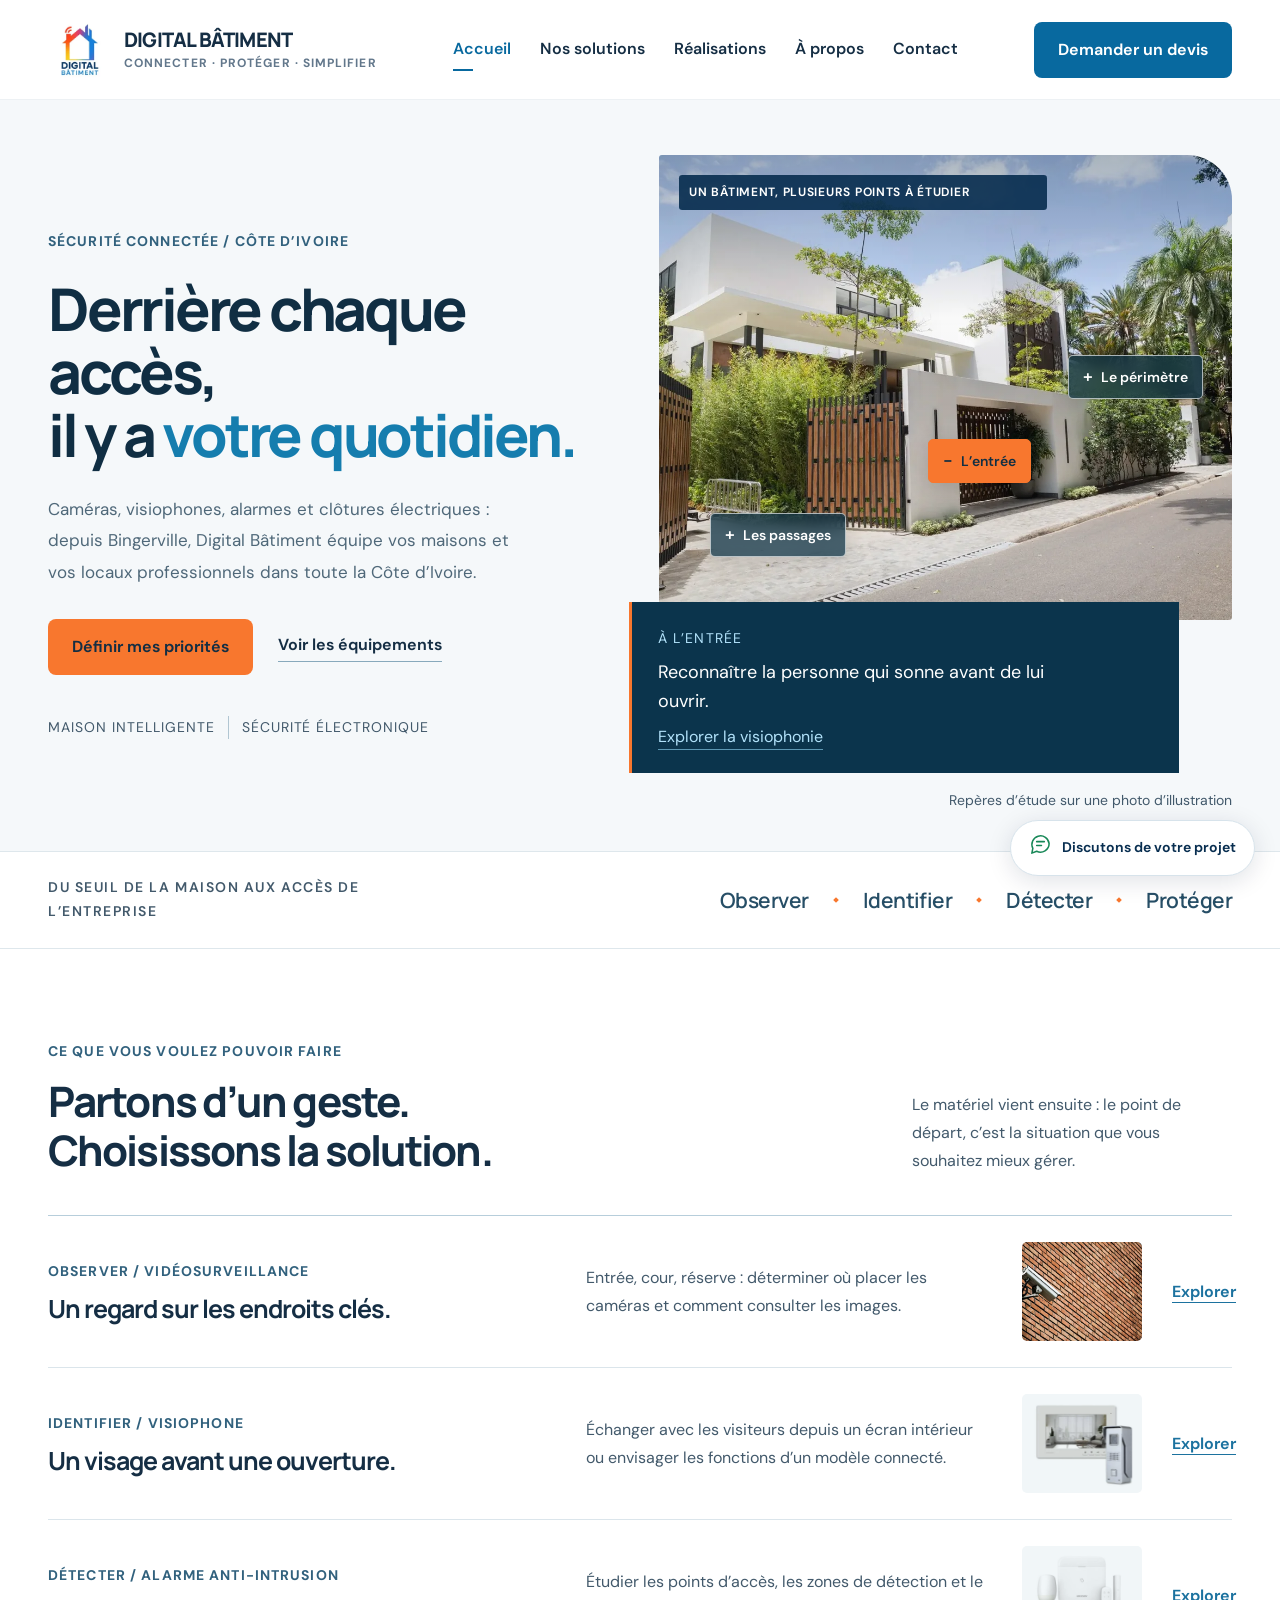
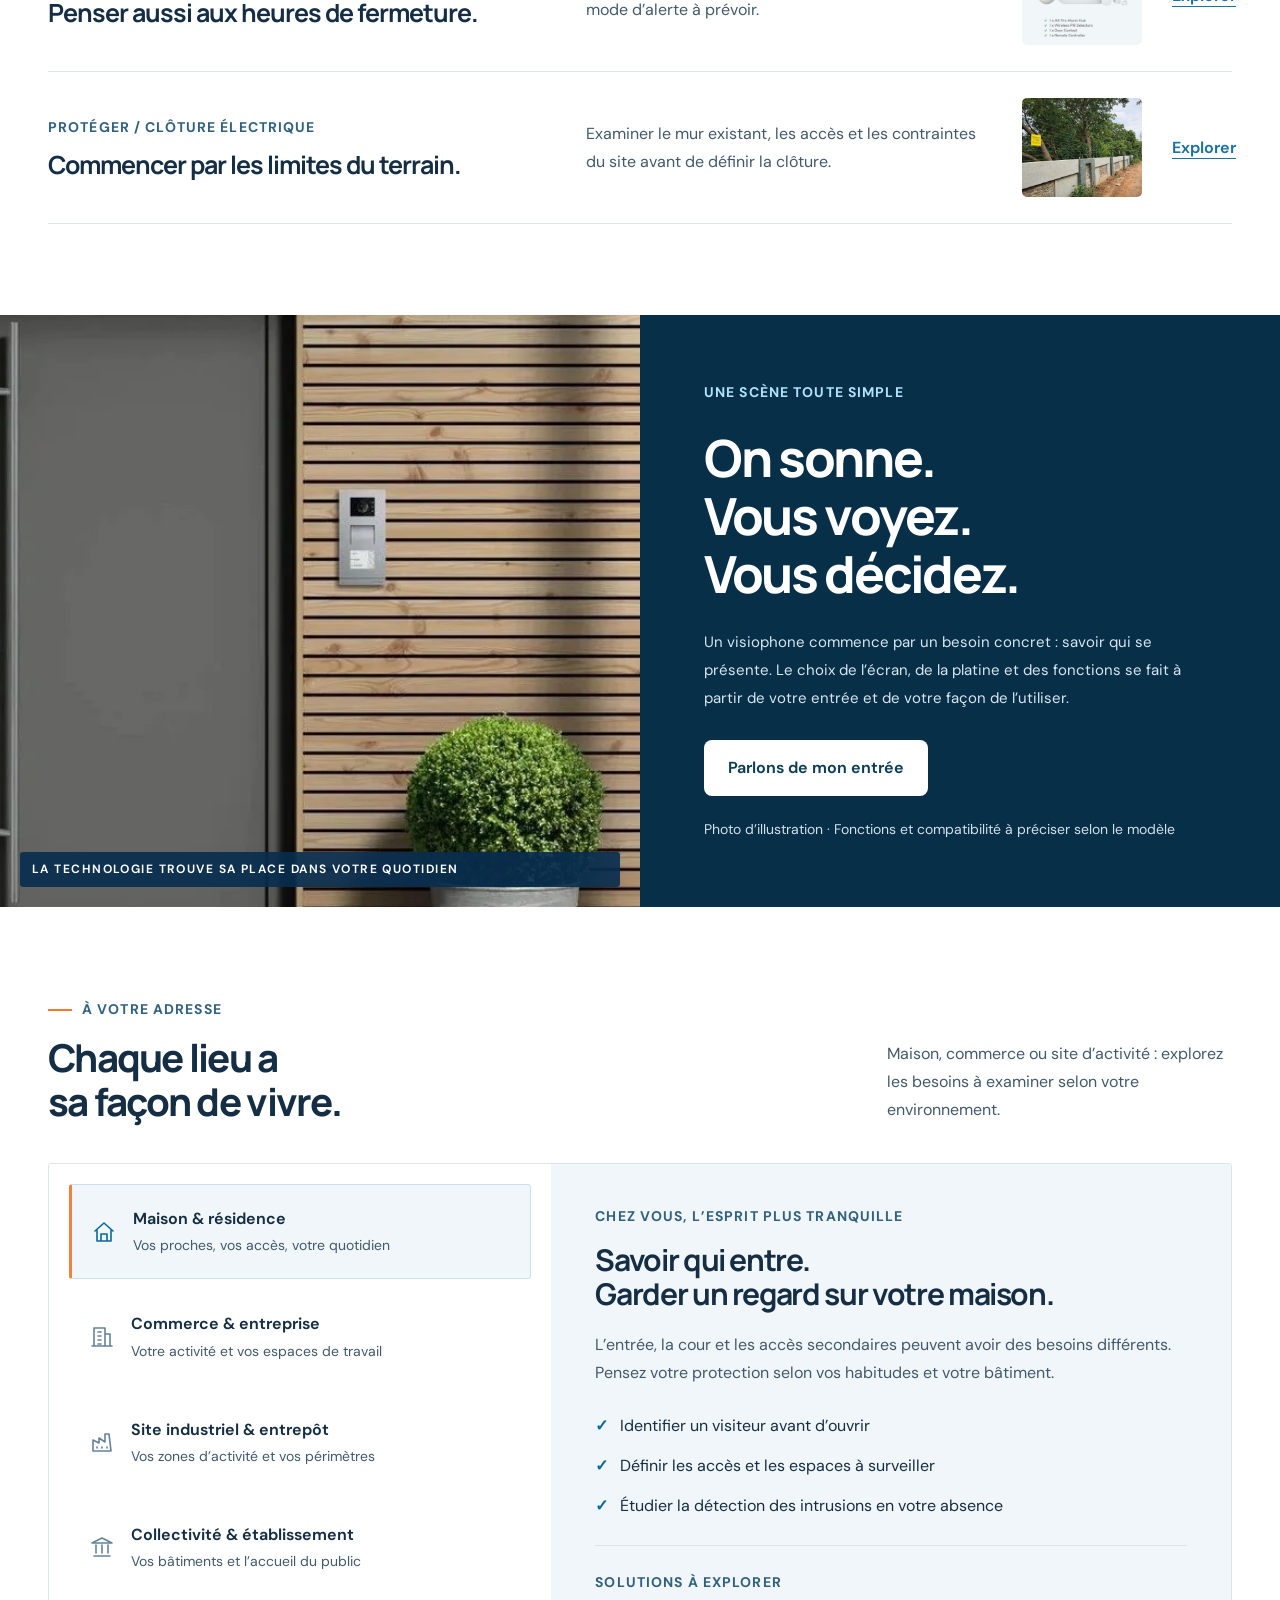
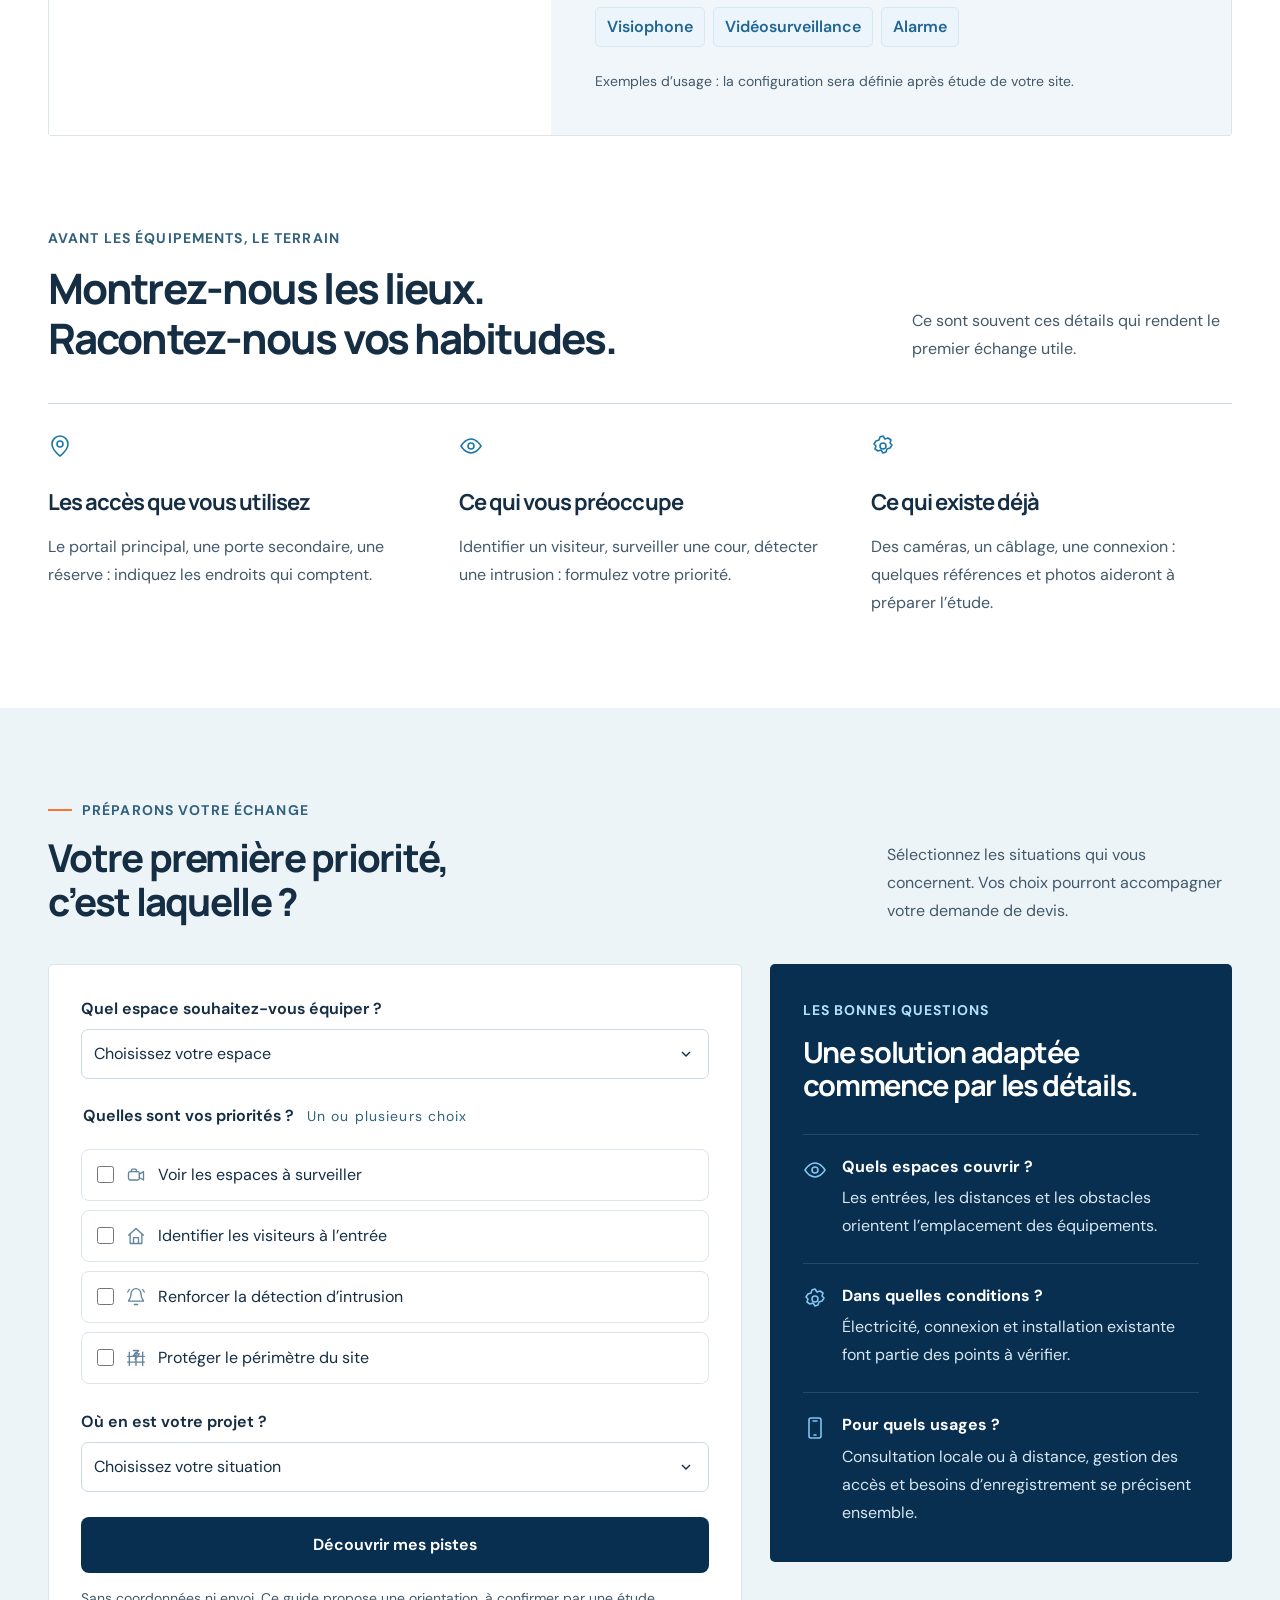
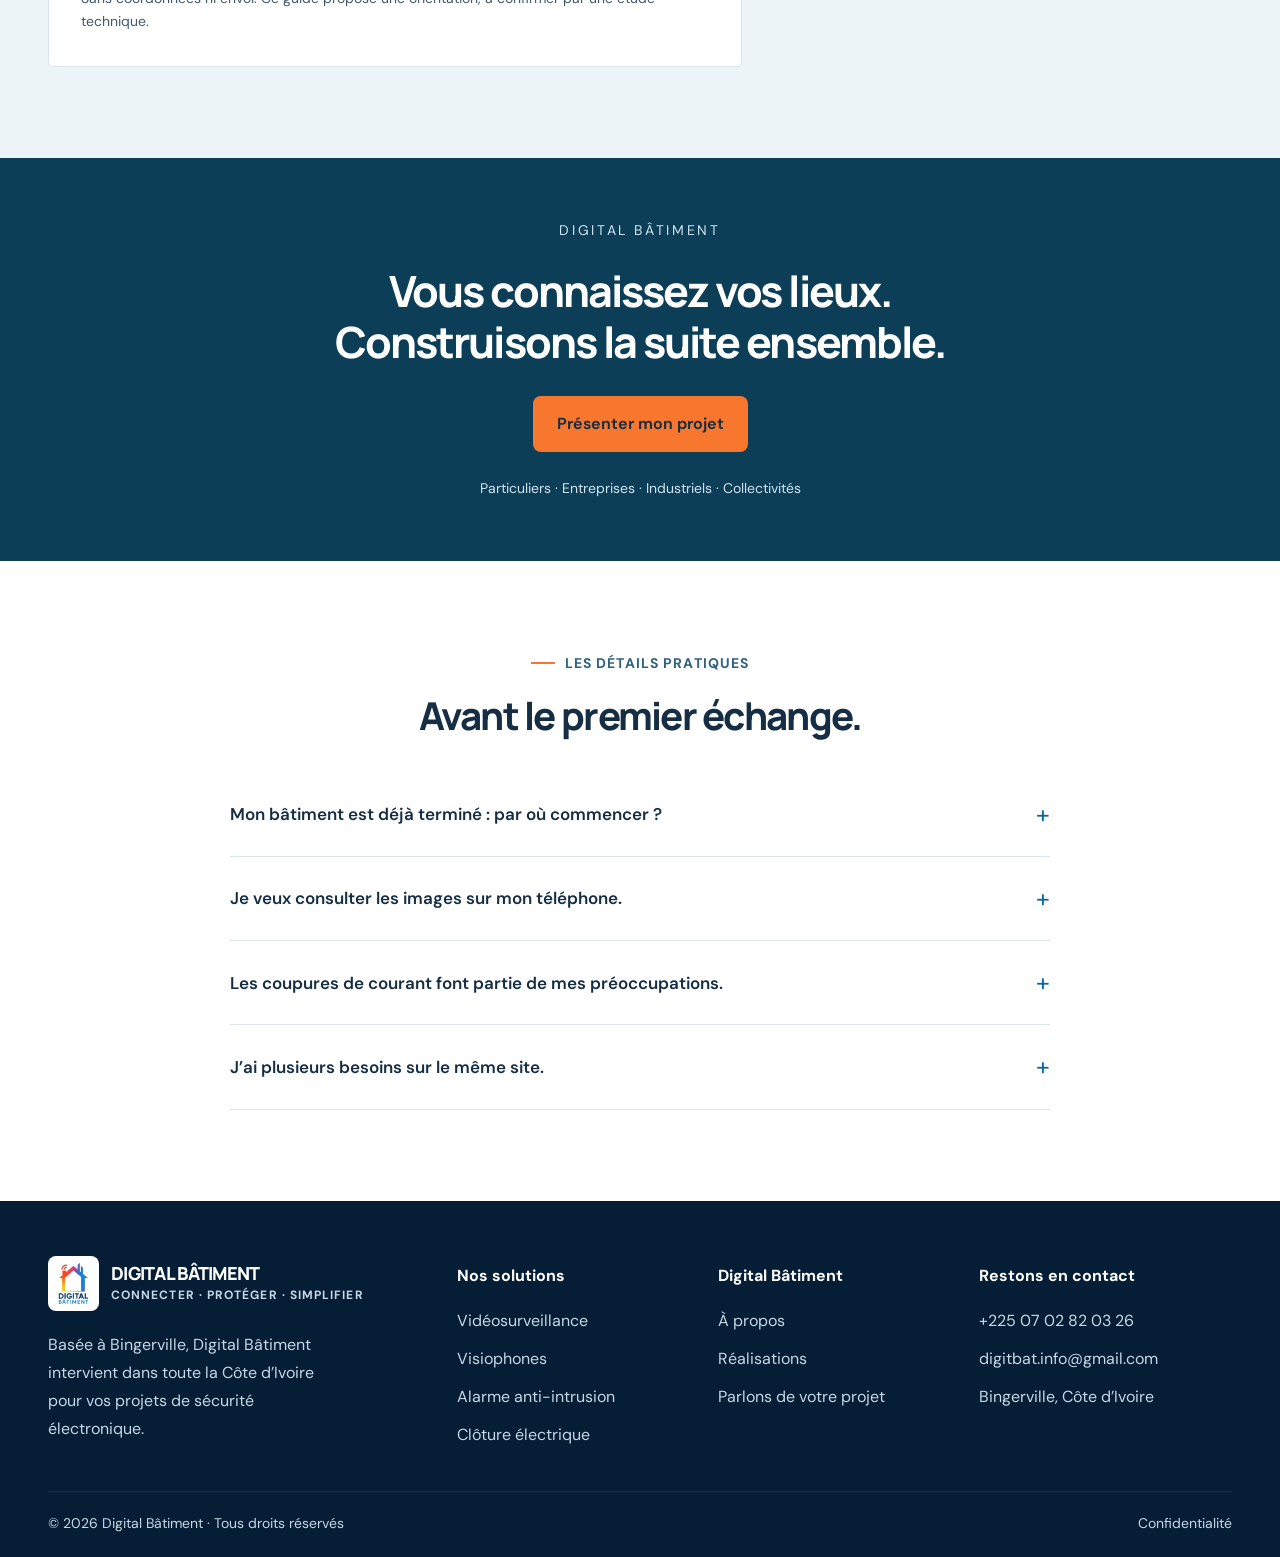
==== commit efe1fabe: "Activation SEO pour Cloudflare Pages" ====
--- a/index.html
+++ b/index.html
@@ -1,4 +1,4 @@
-<!doctype html><html lang="fr"><head><meta charset="UTF-8"><meta name="viewport" content="width=device-width,initial-scale=1"><meta name="theme-color" content="#082e50"><meta name="robots" content="noindex,nofollow"><title>Digital Bâtiment | Sécurité connectée en Côte d’Ivoire</title><meta name="description" content="Basée à Bingerville, Digital Bâtiment installe caméras, visiophones, alarmes anti-intrusion et clôtures électriques dans toute la Côte d’Ivoire."><link rel="icon" href="assets/logo.webp"><link rel="preload" href="assets/fonts/dm-sans-latin.woff2" as="font" type="font/woff2" crossorigin><link rel="preload" href="assets/fonts/manrope-latin.woff2" as="font" type="font/woff2" crossorigin><link rel="stylesheet" href="fonts.css"><link rel="stylesheet" href="styles.css"><link rel="stylesheet" href="readability.css"><script defer src="app.js"></script><meta property="og:type" content="website"><meta property="og:site_name" content="Digital Bâtiment"><meta property="og:locale" content="fr_CI"><meta property="og:title" content="Digital Bâtiment | Sécurité connectée en Côte d’Ivoire"><meta property="og:description" content="Basée à Bingerville, Digital Bâtiment installe caméras, visiophones, alarmes anti-intrusion et clôtures électriques dans toute la Côte d’Ivoire."><meta name="twitter:title" content="Digital Bâtiment | Sécurité connectée en Côte d’Ivoire"><meta name="twitter:description" content="Basée à Bingerville, Digital Bâtiment installe caméras, visiophones, alarmes anti-intrusion et clôtures électriques dans toute la Côte d’Ivoire."><script id="organization-schema" type="application/ld+json">{"@context": "https://schema.org", "@type": "Organization", "name": "Digital Bâtiment", "description": "Basée à Bingerville, Digital Bâtiment installe caméras, visiophones, alarmes anti-intrusion et clôtures électriques dans toute la Côte d’Ivoire.", "telephone": "+2250702820326", "email": "digitbat.info@gmail.com", "address": {"@type": "PostalAddress", "addressLocality": "Bingerville", "addressCountry": "CI"}, "areaServed": {"@type": "Country", "name": "Côte d’Ivoire"}, "knowsAbout": ["Vidéosurveillance", "Visiophones", "Alarmes anti-intrusion", "Clôtures électriques"], "contactPoint": {"@type": "ContactPoint", "telephone": "+2250702820326", "email": "digitbat.info@gmail.com", "contactType": "demandes de devis", "availableLanguage": "fr", "areaServed": "CI"}}</script></head><body><header class="header"><div class="wrap header-inner"><a class="brand" href="index.html" aria-label="Digital Bâtiment, accueil"><img src="assets/logo.webp" width="180" height="180" alt="Logo Digital Bâtiment" decoding="async"><span><strong>DIGITAL BÂTIMENT</strong><small>CONNECTER · PROTÉGER · SIMPLIFIER</small></span></a><nav class="nav" aria-label="Navigation principale"><a href="index.html" class="active" aria-current="page">Accueil</a><a href="solutions.html" class="" >Nos solutions</a><a href="realisations.html" class="" >Réalisations</a><a href="a-propos.html" class="" >À propos</a><a href="contact.html" class="" >Contact</a></nav><a class="btn header-cta" href="contact.html">Demander un devis</a><button class="menu-toggle" aria-label="Ouvrir le menu" aria-expanded="false"><span data-icon="menu"></span></button></div></header><main id="main"><div class="db-original">
+<!doctype html><html lang="fr"><head><meta charset="UTF-8"><meta name="viewport" content="width=device-width,initial-scale=1"><meta name="theme-color" content="#082e50"><meta name="robots" content="index,follow"><title>Digital Bâtiment | Sécurité connectée en Côte d’Ivoire</title><meta name="description" content="Basée à Bingerville, Digital Bâtiment installe caméras, visiophones, alarmes anti-intrusion et clôtures électriques dans toute la Côte d’Ivoire."><link rel="icon" href="assets/logo.webp"><link rel="preload" href="assets/fonts/dm-sans-latin.woff2" as="font" type="font/woff2" crossorigin><link rel="preload" href="assets/fonts/manrope-latin.woff2" as="font" type="font/woff2" crossorigin><link rel="stylesheet" href="fonts.css"><link rel="stylesheet" href="styles.css"><link rel="stylesheet" href="readability.css"><script defer src="app.js"></script><meta property="og:type" content="website"><meta property="og:site_name" content="Digital Bâtiment"><meta property="og:locale" content="fr_CI"><meta property="og:title" content="Digital Bâtiment | Sécurité connectée en Côte d’Ivoire"><meta property="og:description" content="Basée à Bingerville, Digital Bâtiment installe caméras, visiophones, alarmes anti-intrusion et clôtures électriques dans toute la Côte d’Ivoire."><meta name="twitter:title" content="Digital Bâtiment | Sécurité connectée en Côte d’Ivoire"><meta name="twitter:description" content="Basée à Bingerville, Digital Bâtiment installe caméras, visiophones, alarmes anti-intrusion et clôtures électriques dans toute la Côte d’Ivoire."><script id="organization-schema" type="application/ld+json">{"@context": "https://schema.org", "@type": "Organization", "name": "Digital Bâtiment", "description": "Basée à Bingerville, Digital Bâtiment installe caméras, visiophones, alarmes anti-intrusion et clôtures électriques dans toute la Côte d’Ivoire.", "telephone": "+2250702820326", "email": "digitbat.info@gmail.com", "address": {"@type": "PostalAddress", "addressLocality": "Bingerville", "addressCountry": "CI"}, "areaServed": {"@type": "Country", "name": "Côte d’Ivoire"}, "knowsAbout": ["Vidéosurveillance", "Visiophones", "Alarmes anti-intrusion", "Clôtures électriques"], "contactPoint": {"@type": "ContactPoint", "telephone": "+2250702820326", "email": "digitbat.info@gmail.com", "contactType": "demandes de devis", "availableLanguage": "fr", "areaServed": "CI"}, "url": "https://digital-batiment.pages.dev/"}</script><link rel="canonical" href="https://digital-batiment.pages.dev/"><meta property="og:url" content="https://digital-batiment.pages.dev/"></head><body><header class="header"><div class="wrap header-inner"><a class="brand" href="index.html" aria-label="Digital Bâtiment, accueil"><img src="assets/logo.webp" width="180" height="180" alt="Logo Digital Bâtiment" decoding="async"><span><strong>DIGITAL BÂTIMENT</strong><small>CONNECTER · PROTÉGER · SIMPLIFIER</small></span></a><nav class="nav" aria-label="Navigation principale"><a href="index.html" class="active" aria-current="page">Accueil</a><a href="solutions.html" class="" >Nos solutions</a><a href="realisations.html" class="" >Réalisations</a><a href="a-propos.html" class="" >À propos</a><a href="contact.html" class="" >Contact</a></nav><a class="btn header-cta" href="contact.html">Demander un devis</a><button class="menu-toggle" aria-label="Ouvrir le menu" aria-expanded="false"><span data-icon="menu"></span></button></div></header><main id="main"><div class="db-original">
 <section class="threshold-hero"><div class="wrap threshold-grid"><div class="threshold-copy"><p class="threshold-kicker">SÉCURITÉ CONNECTÉE / CÔTE D’IVOIRE</p><h1>Derrière chaque accès,<br>il y a <em>votre quotidien.</em></h1><p class="threshold-intro">Caméras, visiophones, alarmes et clôtures électriques : depuis Bingerville, Digital Bâtiment équipe vos maisons et vos locaux professionnels dans toute la Côte d’Ivoire.</p><div class="actions"><a class="btn orange" href="#guide-solutions">Définir mes priorités</a><a class="threshold-link" href="solutions.html">Voir les équipements</a></div><div class="threshold-signature"><span>Maison intelligente</span><span>Sécurité électronique</span></div></div><div class="threshold-scene"><div class="threshold-photo"><img src="assets/residence-tropicale.webp" alt="Entrée d’une résidence tropicale avec portail et mur de clôture — photo d’illustration" width="1280" height="854" fetchpriority="high" decoding="async" loading="eager"><span class="scene-overline">UN BÂTIMENT, PLUSIEURS POINTS À ÉTUDIER</span><div class="scene-points" role="group" aria-label="Explorer les zones du bâtiment"><button type="button" class="scene-point point-entry selected" data-scene="entree" aria-pressed="true">L’entrée</button><button type="button" class="scene-point point-passage" data-scene="passages" aria-pressed="false">Les passages</button><button type="button" class="scene-point point-boundary" data-scene="perimetre" aria-pressed="false">Le périmètre</button></div></div><div class="scene-reading" aria-live="polite"><span class="scene-reading-label">À L’ENTRÉE</span><p id="scene-text">Reconnaître la personne qui sonne avant de lui ouvrir.</p><a id="scene-link" href="solutions.html#visiophone">Explorer la visiophonie</a></div><p class="scene-credit">Repères d’étude sur une photo d’illustration</p></div></div></section>
 <section class="threshold-ribbon"><div class="wrap"><p>DU SEUIL DE LA MAISON AUX ACCÈS DE L’ENTREPRISE</p><div><span>Observer</span><i></i><span>Identifier</span><i></i><span>Détecter</span><i></i><span>Protéger</span></div></div></section>
 <section class="section"><div class="wrap"><div class="threshold-section-head"><div><span class="threshold-kicker">CE QUE VOUS VOULEZ POUVOIR FAIRE</span><h2>Partons d’un geste.<br>Choisissons la solution.</h2></div><p>Le matériel vient ensuite : le point de départ, c’est la situation que vous souhaitez mieux gérer.</p></div><div class="solution-ledger"><a class="ledger-row" href="solutions.html#videosurveillance"><div class="ledger-title"><small>OBSERVER / VIDÉOSURVEILLANCE</small><h3>Un regard sur les endroits clés.</h3></div><p>Entrée, cour, réserve : déterminer où placer les caméras et comment consulter les images.</p><div class="ledger-image"><img src="assets/camera-exterieure.webp" alt="Caméra extérieure fixée sur un mur" width="1100" height="733" loading="lazy" decoding="async"></div><span class="ledger-action">Explorer</span></a><a class="ledger-row" href="solutions.html#visiophone"><div class="ledger-title"><small>IDENTIFIER / VISIOPHONE</small><h3>Un visage avant une ouverture.</h3></div><p>Échanger avec les visiteurs depuis un écran intérieur ou envisager les fonctions d’un modèle connecté.</p><div class="ledger-image product"><img src="assets/interphone.webp" alt="Visiophone avec écran et platine de rue" width="480" height="480" loading="lazy" decoding="async"></div><span class="ledger-action">Explorer</span></a><a class="ledger-row" href="solutions.html#alarme"><div class="ledger-title"><small>DÉTECTER / ALARME ANTI-INTRUSION</small><h3>Penser aussi aux heures de fermeture.</h3></div><p>Étudier les points d’accès, les zones de détection et le mode d’alerte à prévoir.</p><div class="ledger-image product"><img src="assets/alarme-kit.webp" alt="Centrale d’alarme et détecteurs" width="1000" height="1000" loading="lazy" decoding="async"></div><span class="ledger-action">Explorer</span></a><a class="ledger-row" href="solutions.html#cloture"><div class="ledger-title"><small>PROTÉGER / CLÔTURE ÉLECTRIQUE</small><h3>Commencer par les limites du terrain.</h3></div><p>Examiner le mur existant, les accès et les contraintes du site avant de définir la clôture.</p><div class="ledger-image"><img src="assets/cloture-perimetre.webp" alt="Clôture électrique sur un mur de périmètre" width="900" height="600" loading="lazy" decoding="async"></div><span class="ledger-action">Explorer</span></a></div></div></section>
